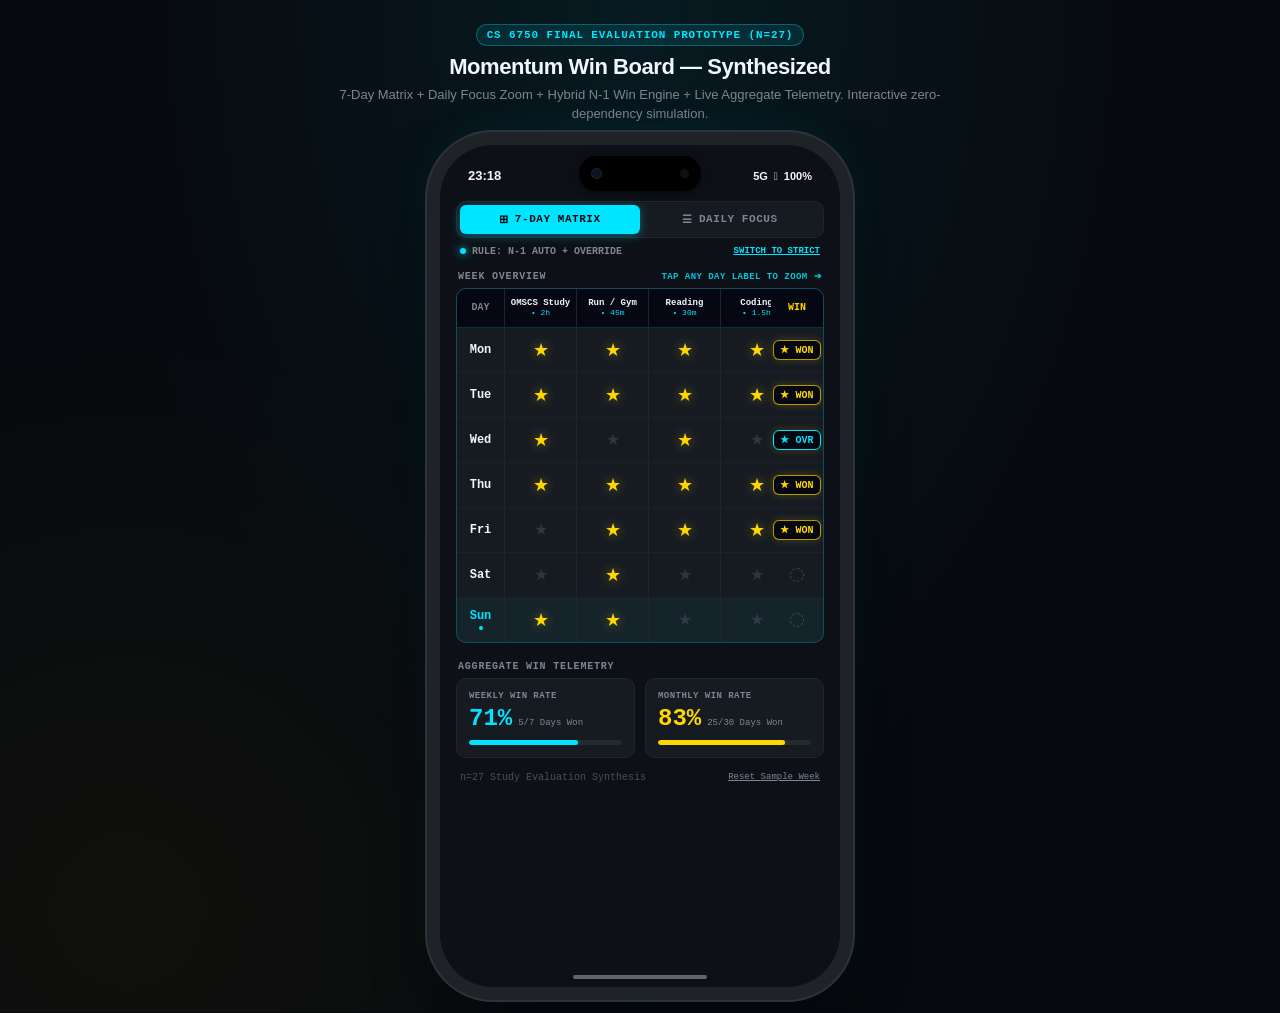
==== demo.html @ 85a5dc52 "feat: publish CS 6750 interactive win board demo" ====
<!DOCTYPE html>
<html lang="en">
<head>
  <meta charset="UTF-8">
  <meta name="viewport" content="width=device-width, initial-scale=1.0, maximum-scale=1.0, user-scalable=no, viewport-fit=cover">
  <title>Momentum Win Board — CS 6750 Final Prototype</title>
  <style>
    /* ==========================================================================
       Midnight Research Design Tokens (Strict Congruency with MomentumTheme.swift)
       ========================================================================== */
    :root {
      --bg-outer: #07090e;
      --bg-canvas: #0d1117;
      --bg-card: #161b22;
      --bg-card-subtle: #0d1525;
      --bg-navy-deep: #050811;
      --border-subtle: #21262d;
      --border-highlight: rgba(0, 229, 255, 0.28);
      --border-glow: rgba(0, 229, 255, 0.6);
      --cyan: #00e5ff;
      --cyan-dim: rgba(0, 229, 255, 0.15);
      --gold: #ffd700;
      --gold-dim: rgba(255, 215, 0, 0.18);
      --gold-glow: rgba(255, 215, 0, 0.45);
      --text-main: #f0f6fc;
      --text-dim: #7d8590;
      --text-muted: #484f58;
      --font-mono: "SF Mono", "JetBrains Mono", ui-monospace, Menlo, Consolas, monospace;
      --font-sans: -apple-system, BlinkMacSystemFont, "SF Pro Display", "SF Pro Text", "Segoe UI", Roboto, sans-serif;
      --radius-sm: 6px;
      --radius-md: 10px;
      --radius-lg: 16px;
      --radius-device: 54px;
      --transition-spring: 0.32s cubic-bezier(0.175, 0.885, 0.32, 1.275);
      --transition-smooth: 0.22s ease;
    }

    * {
      box-sizing: border-box;
      margin: 0;
      padding: 0;
      -webkit-tap-highlight-color: transparent;
      user-select: none;
    }

    body {
      background-color: var(--bg-outer);
      color: var(--text-main);
      font-family: var(--font-sans);
      min-height: 100vh;
      display: flex;
      flex-direction: column;
      align-items: center;
      justify-content: center;
      padding: 24px 16px;
      background-image: 
        radial-gradient(ellipse at 50% 0%, rgba(0, 229, 255, 0.08) 0%, transparent 60%),
        radial-gradient(circle at 10% 90%, rgba(255, 215, 0, 0.04) 0%, transparent 40%);
    }

    /* Ambient Banner on Desktop */
    .desktop-header {
      text-align: center;
      margin-bottom: 20px;
      max-width: 620px;
    }
    .desktop-tag {
      display: inline-flex;
      align-items: center;
      gap: 6px;
      padding: 4px 10px;
      border-radius: 999px;
      background: rgba(0, 229, 255, 0.1);
      border: 1px solid rgba(0, 229, 255, 0.3);
      color: var(--cyan);
      font-family: var(--font-mono);
      font-size: 11px;
      font-weight: 700;
      letter-spacing: 0.08em;
      text-transform: uppercase;
      margin-bottom: 8px;
    }
    .desktop-title {
      font-size: 22px;
      font-weight: 700;
      letter-spacing: -0.02em;
      margin-bottom: 6px;
    }
    .desktop-subtitle {
      font-size: 13px;
      color: var(--text-dim);
      line-height: 1.45;
    }

    /* ==========================================================================
       iPhone 16 Pro Viewport Mockup Container
       ========================================================================== */
    .device-frame {
      width: 402px;
      height: 844px;
      background: var(--bg-canvas);
      border-radius: var(--radius-device);
      box-shadow: 
        0 0 0 12px #1f2328,
        0 0 0 14px #2d333b,
        0 24px 60px rgba(0, 0, 0, 0.8),
        0 0 50px rgba(0, 229, 255, 0.12);
      position: relative;
      overflow: hidden;
      display: flex;
      flex-direction: column;
      border: 1px solid rgba(255, 255, 255, 0.08);
    }

    /* Dynamic Island */
    .dynamic-island {
      position: absolute;
      top: 11px;
      left: 50%;
      transform: translateX(-50%);
      width: 122px;
      height: 35px;
      background: #000;
      border-radius: 20px;
      z-index: 100;
      display: flex;
      align-items: center;
      justify-content: space-between;
      padding: 0 12px;
      box-shadow: 0 2px 8px rgba(0, 0, 0, 0.6);
    }
    .island-camera {
      width: 11px;
      height: 11px;
      border-radius: 50%;
      background: #0c1222;
      border: 1px solid #1c2738;
    }
    .island-sensor {
      width: 9px;
      height: 9px;
      border-radius: 50%;
      background: #111;
    }

    /* iOS Status Bar */
    .status-bar {
      height: 48px;
      padding: 14px 28px 0;
      display: flex;
      align-items: center;
      justify-content: space-between;
      font-size: 13px;
      font-weight: 600;
      font-family: var(--font-sans);
      color: var(--text-main);
      z-index: 50;
    }
    .status-icons {
      display: flex;
      gap: 6px;
      align-items: center;
      font-size: 11px;
    }

    /* Scrollable App Viewport */
    .app-screen {
      flex: 1;
      overflow-y: auto;
      overflow-x: hidden;
      padding: 8px 16px 28px;
      display: flex;
      flex-direction: column;
      gap: 14px;
      scroll-behavior: smooth;
    }
    .app-screen::-webkit-scrollbar {
      display: none;
    }

    /* Home Indicator */
    .home-indicator {
      position: absolute;
      bottom: 8px;
      left: 50%;
      transform: translateX(-50%);
      width: 134px;
      height: 4px;
      background: rgba(255, 255, 255, 0.35);
      border-radius: 2px;
      z-index: 100;
    }

    /* ==========================================================================
       Component: Top View-Mode Segmented Control
       ========================================================================== */
    .mode-selector-wrap {
      display: flex;
      flex-direction: column;
      gap: 8px;
    }
    .segmented-control {
      position: relative;
      display: grid;
      grid-template-columns: 1fr 1fr;
      background: var(--bg-card);
      padding: 3px;
      border-radius: var(--radius-md);
      border: 1px solid var(--border-subtle);
    }
    .segmented-slider {
      position: absolute;
      top: 3px;
      bottom: 3px;
      left: 3px;
      width: calc(50% - 3px);
      background: var(--cyan);
      border-radius: var(--radius-sm);
      transition: transform var(--transition-spring);
      z-index: 1;
      box-shadow: 0 2px 10px rgba(0, 229, 255, 0.35);
    }
    .segmented-btn {
      position: relative;
      z-index: 2;
      background: none;
      border: none;
      padding: 8px 12px;
      font-family: var(--font-mono);
      font-size: 11px;
      font-weight: 700;
      letter-spacing: 0.05em;
      color: var(--text-dim);
      cursor: pointer;
      display: flex;
      align-items: center;
      justify-content: center;
      gap: 6px;
      transition: color var(--transition-smooth);
    }
    .segmented-btn.active {
      color: var(--bg-navy-deep);
    }

    /* Sub-bar: Rule indicator & switch */
    .rule-bar {
      display: flex;
      align-items: center;
      justify-content: space-between;
      padding: 0 4px;
      font-size: 10px;
      font-family: var(--font-mono);
    }
    .rule-status {
      display: flex;
      align-items: center;
      gap: 6px;
      color: var(--text-dim);
      font-weight: 700;
    }
    .rule-dot {
      width: 6px;
      height: 6px;
      border-radius: 50%;
      background: var(--cyan);
      box-shadow: 0 0 8px var(--cyan);
    }
    .rule-toggle-btn {
      background: none;
      border: none;
      color: var(--cyan);
      font-family: var(--font-mono);
      font-size: 9px;
      font-weight: 700;
      text-decoration: underline;
      cursor: pointer;
    }

    /* ==========================================================================
       View Mode A: 7-Day Matrix Grid
       ========================================================================== */
    .matrix-section {
      display: flex;
      flex-direction: column;
      gap: 6px;
      animation: fadeIn 0.25s ease-out;
    }
    .section-label-bar {
      display: flex;
      align-items: center;
      justify-content: space-between;
      padding: 0 2px;
      font-family: var(--font-mono);
    }
    .section-title {
      font-size: 10px;
      font-weight: 700;
      color: var(--text-dim);
      letter-spacing: 0.08em;
    }
    .section-hint {
      font-size: 9px;
      font-weight: 700;
      color: var(--cyan);
      opacity: 0.85;
      letter-spacing: 0.05em;
    }

    .matrix-table-card {
      background: var(--bg-card);
      border-radius: var(--radius-md);
      border: 1px solid rgba(0, 229, 255, 0.25);
      overflow: hidden;
      display: flex;
      flex-direction: column;
    }

    .matrix-header-row {
      display: flex;
      background: rgba(5, 8, 17, 0.95);
      border-bottom: 1px solid rgba(0, 229, 255, 0.2);
    }
    .matrix-day-th {
      width: 48px;
      flex-shrink: 0;
      display: flex;
      align-items: center;
      justify-content: center;
      font-family: var(--font-mono);
      font-size: 10px;
      font-weight: 700;
      color: var(--text-dim);
      border-right: 1px solid var(--border-subtle);
      height: 38px;
    }
    .matrix-goals-scroll-th {
      flex: 1;
      display: flex;
      overflow-x: auto;
      scrollbar-width: none;
    }
    .matrix-goals-scroll-th::-webkit-scrollbar { display: none; }
    .matrix-goal-col-th {
      width: 72px;
      flex-shrink: 0;
      padding: 4px 6px;
      display: flex;
      flex-direction: column;
      justify-content: center;
      align-items: center;
      border-right: 1px solid var(--border-subtle);
      text-align: center;
      height: 38px;
    }
    .matrix-goal-col-title {
      font-family: var(--font-mono);
      font-size: 9px;
      font-weight: 700;
      color: var(--text-main);
      white-space: nowrap;
      overflow: hidden;
      text-overflow: ellipsis;
      max-width: 66px;
    }
    .matrix-goal-col-dur {
      font-family: var(--font-mono);
      font-size: 8px;
      color: var(--cyan);
    }
    .matrix-win-th {
      width: 52px;
      flex-shrink: 0;
      display: flex;
      align-items: center;
      justify-content: center;
      font-family: var(--font-mono);
      font-size: 10px;
      font-weight: 700;
      color: var(--gold);
      height: 38px;
    }

    /* Day Rows */
    .matrix-row {
      display: flex;
      border-bottom: 1px solid rgba(33, 38, 45, 0.6);
      transition: background 0.15s ease;
    }
    .matrix-row:last-child {
      border-bottom: none;
    }
    .matrix-row.is-today {
      background: rgba(0, 229, 255, 0.04);
    }
    .matrix-day-btn {
      width: 48px;
      flex-shrink: 0;
      background: none;
      border: none;
      border-right: 1px solid var(--border-subtle);
      display: flex;
      flex-direction: column;
      align-items: center;
      justify-content: center;
      gap: 3px;
      cursor: pointer;
      padding: 8px 0;
      transition: background var(--transition-smooth);
    }
    .matrix-day-btn:hover {
      background: rgba(0, 229, 255, 0.1);
    }
    .matrix-day-code {
      font-family: var(--font-mono);
      font-size: 12px;
      font-weight: 700;
      color: var(--text-main);
    }
    .matrix-day-btn.today .matrix-day-code {
      color: var(--cyan);
    }
    .matrix-day-dot {
      width: 4px;
      height: 4px;
      border-radius: 50%;
      background: var(--cyan);
    }
    .matrix-row-goals {
      flex: 1;
      display: flex;
      overflow-x: auto;
      scrollbar-width: none;
    }
    .matrix-row-goals::-webkit-scrollbar { display: none; }
    .matrix-star-cell {
      width: 72px;
      flex-shrink: 0;
      height: 44px;
      display: flex;
      align-items: center;
      justify-content: center;
      border-right: 1px solid var(--border-subtle);
      cursor: pointer;
      background: none;
      border-top: none;
      border-bottom: none;
      border-left: none;
    }
    .star-icon {
      font-size: 16px;
      color: rgba(125, 133, 144, 0.25);
      transition: all var(--transition-spring);
    }
    .matrix-star-cell.active .star-icon {
      color: var(--gold);
      text-shadow: 0 0 10px var(--gold-glow);
      transform: scale(1.15);
    }

    .matrix-win-cell {
      width: 52px;
      flex-shrink: 0;
      display: flex;
      align-items: center;
      justify-content: center;
      cursor: pointer;
      background: none;
      border: none;
    }
    .win-badge-pill {
      display: inline-flex;
      align-items: center;
      gap: 3px;
      padding: 3px 6px;
      border-radius: var(--radius-sm);
      background: var(--bg-navy-deep);
      border: 1px solid rgba(255, 215, 0, 0.7);
      color: var(--gold);
      font-size: 10px;
      font-family: var(--font-mono);
      font-weight: 700;
      box-shadow: 0 0 8px rgba(255, 215, 0, 0.2);
    }
    .win-badge-pill.ovr {
      border-color: var(--cyan);
      color: var(--cyan);
    }
    .win-empty-circle {
      width: 14px;
      height: 14px;
      border-radius: 50%;
      border: 1.5px dashed rgba(125, 133, 144, 0.4);
    }

    /* ==========================================================================
       View Mode B: Daily Focus (Vertical 3-Column + Date Pills)
       ========================================================================== */
    .daily-section {
      display: flex;
      flex-direction: column;
      gap: 12px;
      animation: fadeIn 0.25s ease-out;
    }

    /* Date-Selector Pill Bar */
    .date-pill-bar {
      display: flex;
      gap: 6px;
      overflow-x: auto;
      scrollbar-width: none;
      padding: 2px 0;
    }
    .date-pill-bar::-webkit-scrollbar { display: none; }
    .date-pill {
      flex: 1;
      min-width: 44px;
      height: 44px;
      background: var(--bg-card);
      border: 1px solid var(--border-subtle);
      border-radius: var(--radius-sm);
      display: flex;
      flex-direction: column;
      align-items: center;
      justify-content: center;
      gap: 2px;
      cursor: pointer;
      transition: all var(--transition-smooth);
    }
    .date-pill:hover {
      border-color: rgba(0, 229, 255, 0.4);
    }
    .date-pill.active {
      background: var(--cyan);
      border-color: var(--cyan);
      box-shadow: 0 2px 10px rgba(0, 229, 255, 0.35);
    }
    .date-pill-day {
      font-family: var(--font-mono);
      font-size: 11px;
      font-weight: 700;
      color: var(--text-dim);
    }
    .date-pill.active .date-pill-day {
      color: var(--bg-navy-deep);
    }
    .date-pill.is-today .date-pill-day {
      color: var(--cyan);
    }
    .date-pill.active.is-today .date-pill-day {
      color: var(--bg-navy-deep);
    }
    .date-pill-win-icon {
      font-size: 8px;
      color: var(--gold);
    }
    .date-pill.active .date-pill-win-icon {
      color: var(--bg-navy-deep);
    }

    /* 3-Column Goals Card */
    .daily-card {
      background: var(--bg-card);
      border-radius: var(--radius-md);
      border: 1px solid var(--border-subtle);
      overflow: hidden;
    }
    .daily-table-header {
      display: grid;
      grid-template-columns: 1fr 54px 64px;
      padding: 10px 14px;
      background: rgba(5, 8, 17, 0.85);
      border-bottom: 1px solid rgba(255, 255, 255, 0.05);
      font-family: var(--font-mono);
      font-size: 10px;
      font-weight: 700;
      color: var(--text-dim);
      letter-spacing: 0.05em;
    }
    .daily-th-status { text-align: center; }
    .daily-th-streak { text-align: right; color: var(--cyan); }

    .daily-goal-row {
      display: grid;
      grid-template-columns: 1fr 54px 64px;
      align-items: center;
      padding: 10px 14px;
      border-bottom: 1px solid rgba(255, 255, 255, 0.05);
      transition: background var(--transition-smooth);
    }
    .daily-goal-row:last-child { border-bottom: none; }
    .daily-goal-row:hover { background: rgba(255, 255, 255, 0.02); }

    .daily-goal-meta {
      display: flex;
      flex-direction: column;
      gap: 2px;
    }
    .daily-goal-title-wrap {
      display: flex;
      align-items: center;
      gap: 8px;
    }
    .daily-goal-idx {
      font-family: var(--font-mono);
      font-size: 10px;
      font-weight: 700;
      color: rgba(125, 133, 144, 0.6);
    }
    .daily-goal-name {
      font-size: 13px;
      font-weight: 600;
      color: var(--text-main);
    }
    .editable {
      cursor: pointer;
      transition: all 0.15s ease;
    }
    .editable:hover {
      color: var(--cyan) !important;
    }
    .edit-icon {
      font-size: 10px;
      color: var(--cyan);
      opacity: 0.6;
      margin-left: 4px;
    }
    .add-goal-btn {
      width: calc(100% - 24px);
      margin: 8px 12px 10px;
      padding: 8px 12px;
      background: rgba(0, 229, 255, 0.05);
      border: 1px dashed rgba(0, 229, 255, 0.35);
      border-radius: var(--radius-sm);
      color: var(--cyan);
      font-family: var(--font-mono);
      font-size: 10px;
      font-weight: 700;
      cursor: pointer;
      text-align: center;
      transition: all 0.2s ease;
      display: block;
    }
    .add-goal-btn:hover {
      background: rgba(0, 229, 255, 0.12);
      border-color: var(--cyan);
    }
    .daily-goal-dur {
      display: flex;
      align-items: center;
      gap: 4px;
      font-family: var(--font-mono);
      font-size: 10px;
      color: var(--cyan);
      margin-left: 20px;
    }

    .daily-star-btn {
      background: none;
      border: none;
      cursor: pointer;
      display: flex;
      align-items: center;
      justify-content: center;
      height: 38px;
    }
    .daily-star-btn .star-icon {
      font-size: 22px;
    }
    .daily-star-btn.active .star-icon {
      color: var(--gold);
      text-shadow: 0 0 12px var(--gold-glow);
      transform: scale(1.18);
    }

    .daily-streak-badge {
      justify-self: end;
      display: inline-flex;
      align-items: center;
      gap: 3px;
      padding: 3px 7px;
      border-radius: var(--radius-sm);
      font-family: var(--font-mono);
      font-size: 12px;
      font-weight: 700;
      background: var(--bg-navy-deep);
      border: 1px solid var(--border-subtle);
      color: var(--text-dim);
    }
    .daily-streak-badge.active {
      border-color: rgba(0, 229, 255, 0.4);
      color: var(--text-main);
    }
    .daily-streak-badge.active span {
      color: var(--gold);
    }

    /* ==========================================================================
       Component: Prominent Hybrid "Did You Win The Day?" Button
       ========================================================================== */
    .win-day-control {
      width: 100%;
      background: var(--bg-card);
      border: 1px solid var(--border-subtle);
      border-radius: var(--radius-md);
      padding: 12px 14px;
      display: flex;
      align-items: center;
      gap: 12px;
      cursor: pointer;
      text-align: left;
      transition: all var(--transition-smooth);
    }
    .win-day-control:hover {
      border-color: rgba(0, 229, 255, 0.4);
    }
    .win-day-control.won {
      background: var(--bg-card-subtle);
      border-color: rgba(0, 229, 255, 0.85);
      box-shadow: 0 0 18px rgba(0, 229, 255, 0.15);
    }
    .win-day-icon {
      font-size: 24px;
      color: rgba(125, 133, 144, 0.4);
      transition: all var(--transition-spring);
    }
    .win-day-control.won .win-day-icon {
      color: var(--gold);
      text-shadow: 0 0 12px var(--gold-glow);
      transform: scale(1.15);
    }
    .win-day-text-wrap {
      flex: 1;
      display: flex;
      flex-direction: column;
      gap: 2px;
    }
    .win-day-title {
      font-family: var(--font-mono);
      font-size: 13px;
      font-weight: 700;
      color: var(--text-main);
    }
    .win-day-control.won .win-day-title {
      color: var(--cyan);
    }
    .win-day-subtitle {
      font-family: var(--font-mono);
      font-size: 10px;
      color: var(--text-dim);
    }
    .win-day-status-pill {
      font-family: var(--font-mono);
      font-size: 10px;
      font-weight: 700;
      padding: 4px 8px;
      border-radius: var(--radius-sm);
      background: var(--bg-navy-deep);
      color: var(--cyan);
      border: 1px solid rgba(0, 229, 255, 0.3);
      display: flex;
      align-items: center;
      gap: 4px;
    }
    .win-day-claim-pill {
      font-family: var(--font-mono);
      font-size: 10px;
      font-weight: 700;
      padding: 5px 10px;
      border-radius: var(--radius-sm);
      background: rgba(0, 229, 255, 0.1);
      color: var(--cyan);
      border: 1px solid rgba(0, 229, 255, 0.4);
    }

    /* ==========================================================================
       Component: Persistent Aggregate Telemetry Footer
       ========================================================================== */
    .telemetry-footer {
      display: flex;
      flex-direction: column;
      gap: 6px;
      margin-top: 4px;
    }
    .telemetry-grid {
      display: grid;
      grid-template-columns: 1fr 1fr;
      gap: 10px;
    }
    .telemetry-card {
      background: var(--bg-card);
      border: 1px solid var(--border-subtle);
      border-radius: var(--radius-md);
      padding: 12px;
      display: flex;
      flex-direction: column;
      gap: 4px;
    }
    .telemetry-header {
      font-family: var(--font-mono);
      font-size: 9px;
      font-weight: 700;
      color: var(--text-dim);
      letter-spacing: 0.05em;
    }
    .telemetry-val-row {
      display: flex;
      align-items: baseline;
      gap: 6px;
    }
    .telemetry-pct {
      font-family: var(--font-mono);
      font-size: 24px;
      font-weight: 700;
    }
    .telemetry-pct.cyan { color: var(--cyan); }
    .telemetry-pct.gold { color: var(--gold); }
    .telemetry-sub {
      font-family: var(--font-mono);
      font-size: 9px;
      color: var(--text-dim);
    }
    .progress-track {
      width: 100%;
      height: 5px;
      border-radius: 3px;
      background: rgba(255, 255, 255, 0.06);
      overflow: hidden;
      margin-top: 4px;
    }
    .progress-fill {
      height: 100%;
      border-radius: 3px;
      transition: width var(--transition-spring);
    }
    .progress-fill.cyan {
      background: var(--cyan);
      box-shadow: 0 0 8px rgba(0, 229, 255, 0.4);
    }
    .progress-fill.gold {
      background: var(--gold);
      box-shadow: 0 0 8px rgba(255, 215, 0, 0.4);
    }

    /* Footer Meta / Demo Reset Controls */
    .demo-controls-bar {
      display: flex;
      align-items: center;
      justify-content: space-between;
      padding: 8px 4px 0;
      font-family: var(--font-mono);
      font-size: 10px;
      color: var(--text-muted);
    }
    .demo-reset-btn {
      background: none;
      border: none;
      color: var(--text-dim);
      font-family: var(--font-mono);
      font-size: 9px;
      cursor: pointer;
      text-decoration: underline;
    }
    .demo-reset-btn:hover { color: var(--cyan); }

    /* Keyframes */
    @keyframes fadeIn {
      from { opacity: 0; transform: translateY(4px); }
      to { opacity: 1; transform: translateY(0); }
    }
    @keyframes popAnim {
      0% { transform: scale(0.9); }
      50% { transform: scale(1.25); }
      100% { transform: scale(1); }
    }
    .pop {
      animation: popAnim 0.22s ease-out;
    }

    /* ==========================================================================
       Responsive: Edge-to-Edge on Mobile Viewports
       ========================================================================== */
    @media (max-width: 480px) {
      body {
        padding: 0;
        justify-content: flex-start;
        background: var(--bg-canvas);
      }
      .desktop-header {
        display: none;
      }
      .device-frame {
        width: 100vw;
        height: 100vh;
        border-radius: 0;
        box-shadow: none;
        border: none;
      }
      .dynamic-island {
        display: none;
      }
      .home-indicator {
        bottom: 4px;
      }
      .status-bar {
        padding-top: 8px;
        height: 38px;
      }
    }
  </style>
</head>
<body>

  <!-- Desktop Presentation Banner -->
  <header class="desktop-header">
    <div class="desktop-tag">CS 6750 Final Evaluation Prototype (n=27)</div>
    <h1 class="desktop-title">Momentum Win Board — Synthesized</h1>
    <p class="desktop-subtitle">
      7-Day Matrix + Daily Focus Zoom + Hybrid N-1 Win Engine + Live Aggregate Telemetry.
      Interactive zero-dependency simulation.
    </p>
  </header>

  <!-- iPhone 16 Pro Viewport Container -->
  <div class="device-frame">
    <!-- Dynamic Island -->
    <div class="dynamic-island">
      <div class="island-camera"></div>
      <div class="island-sensor"></div>
    </div>

    <!-- Status Bar -->
    <div class="status-bar">
      <span id="current-time">9:41</span>
      <div class="status-icons">
        <span>5G</span>
        <span>􀛨</span>
        <span>100%</span>
      </div>
    </div>

    <!-- Active App Screen -->
    <main class="app-screen">

      <!-- TIER 1: TOP MODE SEGMENTED CONTROL & RULE STATUS -->
      <section class="mode-selector-wrap">
        <div class="segmented-control">
          <div class="segmented-slider" id="mode-slider"></div>
          <button class="segmented-btn active" id="btn-mode-matrix" onclick="setViewMode('matrix')">
            <span>⊞</span> 7-DAY MATRIX
          </button>
          <button class="segmented-btn" id="btn-mode-daily" onclick="setViewMode('daily')">
            <span>☰</span> DAILY FOCUS
          </button>
        </div>

        <div class="rule-bar">
          <div class="rule-status">
            <div class="rule-dot" id="rule-dot"></div>
            <span id="rule-label">RULE: N-1 AUTO + OVERRIDE</span>
          </div>
          <button class="rule-toggle-btn" id="rule-toggle-btn" onclick="toggleHybridRule()">
            SWITCH TO STRICT
          </button>
        </div>
      </section>

      <!-- VIEW MODE A: 7-DAY MATRIX GRID -->
      <section class="matrix-section" id="view-matrix">
        <div class="section-label-bar">
          <span class="section-title">WEEK OVERVIEW</span>
          <span class="section-hint">TAP ANY DAY LABEL TO ZOOM ➔</span>
        </div>

        <div class="matrix-table-card">
          <!-- Table Header -->
          <div class="matrix-header-row">
            <div class="matrix-day-th">DAY</div>
            <div class="matrix-goals-scroll-th" id="matrix-goals-header">
              <!-- Dynamically populated goal headers -->
            </div>
            <div class="matrix-win-th">WIN</div>
          </div>

          <!-- 7 Day Rows (Mon .. Sun) -->
          <div id="matrix-rows-container">
            <!-- Dynamically populated day rows -->
          </div>
        </div>
      </section>

      <!-- VIEW MODE B: DAILY FOCUS (Vertical 3-Column + Date Pills) -->
      <section class="daily-section" id="view-daily" style="display: none;">
        <!-- Horizontal Date-Selector Pill Bar -->
        <div class="date-pill-bar" id="daily-date-pills">
          <!-- Dynamically populated date pills -->
        </div>

        <!-- 3-Column Goals Card -->
        <div class="daily-card">
          <div class="daily-table-header">
            <div>GOAL / TARGET</div>
            <div class="daily-th-status">STATUS</div>
            <div class="daily-th-streak">STREAK</div>
          </div>
          <div id="daily-goals-container">
            <!-- Dynamically populated goal rows -->
          </div>
          <button class="add-goal-btn" onclick="addNewGoal()">+ ADD PROTOCOL GOAL</button>
        </div>

        <!-- Prominent Hybrid "Did You Win The Day?" Control -->
        <button class="win-day-control" id="daily-win-btn" onclick="toggleWinForSelectedDay()">
          <div class="win-day-icon" id="daily-win-star">★</div>
          <div class="win-day-text-wrap">
            <div class="win-day-title" id="daily-win-title">Did you win the day?</div>
            <div class="win-day-subtitle" id="daily-win-sub">Tap to claim manual win override</div>
          </div>
          <div id="daily-win-badge-slot">
            <div class="win-day-claim-pill">CLAIM WIN</div>
          </div>
        </button>
      </section>

      <!-- TIER 3: PERSISTENT AGGREGATE TELEMETRY FOOTER -->
      <footer class="telemetry-footer">
        <div class="section-label-bar">
          <span class="section-title">AGGREGATE WIN TELEMETRY</span>
        </div>

        <div class="telemetry-grid">
          <!-- Weekly Win Card -->
          <div class="telemetry-card">
            <div class="telemetry-header">WEEKLY WIN RATE</div>
            <div class="telemetry-val-row">
              <span class="telemetry-pct cyan" id="telemetry-weekly-pct">71%</span>
              <span class="telemetry-sub" id="telemetry-weekly-sub">5/7 Days Won</span>
            </div>
            <div class="progress-track">
              <div class="progress-fill cyan" id="telemetry-weekly-bar" style="width: 71%;"></div>
            </div>
          </div>

          <!-- Monthly Win Card -->
          <div class="telemetry-card">
            <div class="telemetry-header">MONTHLY WIN RATE</div>
            <div class="telemetry-val-row">
              <span class="telemetry-pct gold" id="telemetry-monthly-pct">83%</span>
              <span class="telemetry-sub" id="telemetry-monthly-sub">25/30 Days Won</span>
            </div>
            <div class="progress-track">
              <div class="progress-fill gold" id="telemetry-monthly-bar" style="width: 83%;"></div>
            </div>
          </div>
        </div>

        <div class="demo-controls-bar">
          <span>n=27 Study Evaluation Synthesis</span>
          <button class="demo-reset-btn" onclick="resetSampleData()">Reset Sample Week</button>
        </div>
      </footer>

    </main>

    <!-- Home Indicator -->
    <div class="home-indicator"></div>
  </div>

  <!-- Interactive Simulation Engine -->
  <script>
    // --- Audio Haptic Synthesizer (Web Audio API) ---
    const AudioEngine = {
      ctx: null,
      init() {
        if (!this.ctx) {
          const AudioContext = window.AudioContext || window.webkitAudioContext;
          if (AudioContext) this.ctx = new AudioContext();
        }
      },
      click() {
        try {
          this.init();
          if (!this.ctx) return;
          const osc = this.ctx.createOscillator();
          const gain = this.ctx.createGain();
          osc.type = "sine";
          osc.frequency.setValueAtTime(800, this.ctx.currentTime);
          osc.frequency.exponentialRampToValueAtTime(300, this.ctx.currentTime + 0.04);
          gain.gain.setValueAtTime(0.2, this.ctx.currentTime);
          gain.gain.exponentialRampToValueAtTime(0.01, this.ctx.currentTime + 0.04);
          osc.connect(gain);
          gain.connect(this.ctx.destination);
          osc.start();
          osc.stop(this.ctx.currentTime + 0.04);
        } catch(e) {}
      },
      win() {
        try {
          this.init();
          if (!this.ctx) return;
          const now = this.ctx.currentTime;
          [523.25, 659.25, 783.99, 1046.50].forEach((freq, i) => {
            const osc = this.ctx.createOscillator();
            const gain = this.ctx.createGain();
            osc.type = "triangle";
            osc.frequency.setValueAtTime(freq, now + i * 0.06);
            gain.gain.setValueAtTime(0.18, now + i * 0.06);
            gain.gain.exponentialRampToValueAtTime(0.001, now + i * 0.06 + 0.22);
            osc.connect(gain);
            gain.connect(this.ctx.destination);
            osc.start(now + i * 0.06);
            osc.stop(now + i * 0.06 + 0.22);
          });
        } catch(e) {}
      }
    };

    // --- State Model ---
    const DAYS = ["Mon", "Tue", "Wed", "Thu", "Fri", "Sat", "Sun"];
    const GOALS = [
      { id: 0, title: "OMSCS Study", duration: "2h" },
      { id: 1, title: "Run / Gym", duration: "45m" },
      { id: 2, title: "Reading", duration: "30m" },
      { id: 3, title: "Coding", duration: "1.5h" },
      { id: 4, title: "Hydration", duration: "3L" }
    ];

    let currentMode = "matrix"; // "matrix" | "daily"
    let selectedDayIndex = 6; // Default to Sunday (today)
    let autoNMinusOneEnabled = true;

    // Grid data: 7 days x 5 goals (true/false)
    let gridData = [
      [true,  true,  true,  true,  true ], // Mon: 5/5
      [true,  true,  true,  true,  false], // Tue: 4/5 (N-1 won)
      [true,  false, true,  false, false], // Wed: 2/5 (manual override won)
      [true,  true,  true,  true,  true ], // Thu: 5/5
      [false, true,  true,  true,  true ], // Fri: 4/5 (N-1 won)
      [false, true,  false, false, true ], // Sat: 2/5 (not won)
      [true,  true,  false, false, true ]  // Sun: 3/5 (in progress)
    ];

    // Manual overrides set for day indices
    let manualOverrides = new Set([2]); // Wed has manual override

    // 23 past days data for 30-day monthly telemetry (approx 83%)
    const pastMonthlyWinsCount = 20; // 20 wins out of past 23 days

    // --- Core Computation Helpers ---
    function computeDayStatus(dayIdx) {
      const goalsCount = GOALS.length;
      let completed = 0;
      for (let g = 0; g < goalsCount; g++) {
        if (gridData[dayIdx][g]) completed++;
      }

      const threshold = Math.max(1, goalsCount - 1); // N-1 = 4
      const autoWon = autoNMinusOneEnabled && (completed >= threshold);
      const manualWon = manualOverrides.has(dayIdx);
      const isWon = autoWon || manualWon;

      return {
        completed,
        total: goalsCount,
        threshold,
        autoWon,
        manualWon,
        isWon
      };
    }

    function calculateStreakForGoal(goalIdx) {
      let streak = 0;
      // Count backwards from today (day index 6)
      for (let d = 6; d >= 0; d--) {
        if (gridData[d][goalIdx]) {
          streak++;
        } else {
          break;
        }
      }
      // Add simulated prior streak if continuous
      if (streak === 7) streak += 5;
      else if (streak >= 3) streak += 2;
      return streak;
    }

    function computeAggregateStats() {
      let weekWins = 0;
      for (let d = 0; d < 7; d++) {
        if (computeDayStatus(d).isWon) weekWins++;
      }
      const weeklyPct = Math.round((weekWins / 7) * 100);

      const totalMonthlyWins = weekWins + pastMonthlyWinsCount;
      const totalMonthlyDays = 30;
      const monthlyPct = Math.round((totalMonthlyWins / totalMonthlyDays) * 100);

      return {
        weekWins,
        weeklyPct,
        totalMonthlyWins,
        monthlyPct
      };
    }

    // --- User Actions ---
    function setViewMode(mode) {
      currentMode = mode;
      const slider = document.getElementById("mode-slider");
      const btnMatrix = document.getElementById("btn-mode-matrix");
      const btnDaily = document.getElementById("btn-mode-daily");
      const viewMatrix = document.getElementById("view-matrix");
      const viewDaily = document.getElementById("view-daily");

      if (mode === "matrix") {
        slider.style.transform = "translateX(0)";
        btnMatrix.classList.add("active");
        btnDaily.classList.remove("active");
        viewMatrix.style.display = "flex";
        viewDaily.style.display = "none";
      } else {
        slider.style.transform = "translateX(100%)";
        btnDaily.classList.add("active");
        btnMatrix.classList.remove("active");
        viewDaily.style.display = "flex";
        viewMatrix.style.display = "none";
      }
      AudioEngine.click();
      renderAll();
    }

    function zoomToDay(dayIdx) {
      selectedDayIndex = dayIdx;
      setViewMode("daily");
    }

    function selectDailyDay(dayIdx) {
      selectedDayIndex = dayIdx;
      AudioEngine.click();
      renderDailyFocus();
    }

    function toggleStar(dayIdx, goalIdx, el) {
      AudioEngine.click();
      gridData[dayIdx][goalIdx] = !gridData[dayIdx][goalIdx];
      if (el) {
        el.classList.add("pop");
        setTimeout(() => el.classList.remove("pop"), 220);
      }
      const status = computeDayStatus(dayIdx);
      if (status.isWon) AudioEngine.win();
      renderAll();
    }

    function toggleWinOverride(dayIdx) {
      AudioEngine.click();
      const status = computeDayStatus(dayIdx);
      if (manualOverrides.has(dayIdx)) {
        manualOverrides.delete(dayIdx);
      } else if (!status.autoWon) {
        manualOverrides.add(dayIdx);
        AudioEngine.win();
      }
      renderAll();
    }

    function toggleWinForSelectedDay() {
      toggleWinOverride(selectedDayIndex);
    }

    function toggleHybridRule() {
      autoNMinusOneEnabled = !autoNMinusOneEnabled;
      AudioEngine.click();
      const ruleLabel = document.getElementById("rule-label");
      const ruleToggleBtn = document.getElementById("rule-toggle-btn");
      const ruleDot = document.getElementById("rule-dot");

      if (autoNMinusOneEnabled) {
        ruleLabel.textContent = "RULE: N-1 AUTO + OVERRIDE";
        ruleToggleBtn.textContent = "SWITCH TO STRICT";
        ruleDot.style.background = "var(--cyan)";
        ruleDot.style.boxShadow = "0 0 8px var(--cyan)";
      } else {
        ruleLabel.textContent = "RULE: STRICT MANUAL OVERRIDE";
        ruleToggleBtn.textContent = "SWITCH TO N-1";
        ruleDot.style.background = "var(--gold)";
        ruleDot.style.boxShadow = "0 0 8px var(--gold)";
      }
      renderAll();
    }

    function editGoal(g) {
      AudioEngine.click();
      const currentTitle = GOALS[g].title;
      const currentDuration = GOALS[g].duration;
      const newTitle = prompt("Edit Goal Title:", currentTitle);
      if (newTitle !== null && newTitle.trim() !== "") {
        GOALS[g].title = newTitle.trim();
        const newDuration = prompt("Target Duration (e.g. 2h, 45m, 1.5h):", currentDuration);
        if (newDuration !== null && newDuration.trim() !== "") {
          GOALS[g].duration = newDuration.trim();
        }
        renderAll();
      }
    }

    function addNewGoal() {
      AudioEngine.click();
      const title = prompt("Enter new goal name (e.g. OMSCS Study):");
      if (title && title.trim() !== "") {
        const duration = prompt("Target duration (e.g. 1h, 45m):", "1h") || "1h";
        const newId = GOALS.length;
        GOALS.push({ id: newId, title: title.trim(), duration: duration.trim() });
        for (let d = 0; d < 7; d++) {
          gridData[d].push(false);
        }
        renderAll();
      }
    }

    function resetSampleData() {
      AudioEngine.click();
      GOALS.length = 0;
      GOALS.push(
        { id: 0, title: "OMSCS Study", duration: "2h" },
        { id: 1, title: "Run / Gym", duration: "45m" },
        { id: 2, title: "Reading", duration: "30m" },
        { id: 3, title: "Coding", duration: "1.5h" },
        { id: 4, title: "Hydration", duration: "3L" }
      );
      gridData = [
        [true,  true,  true,  true,  true ],
        [true,  true,  true,  true,  false],
        [true,  false, true,  false, false],
        [true,  true,  true,  true,  true ],
        [false, true,  true,  true,  true ],
        [false, true,  false, false, true ],
        [true,  true,  false, false, true ]
      ];
      manualOverrides = new Set([2]);
      selectedDayIndex = 6;
      autoNMinusOneEnabled = true;
      toggleHybridRule();
      if (!autoNMinusOneEnabled) toggleHybridRule();
      renderAll();
    }

    // --- Rendering Pipelines ---
    function renderMatrix() {
      // 1. Goal Header Columns
      const headerContainer = document.getElementById("matrix-goals-header");
      headerContainer.innerHTML = GOALS.map(g => `
        <div class="matrix-goal-col-th editable" onclick="editGoal(${g.id})" title="Click to edit goal title and target">
          <span class="matrix-goal-col-title">${g.title}</span>
          <span class="matrix-goal-col-dur">• ${g.duration}</span>
        </div>
      `).join("");

      // 2. Day Rows
      const rowsContainer = document.getElementById("matrix-rows-container");
      rowsContainer.innerHTML = DAYS.map((day, d) => {
        const isToday = d === 6;
        const status = computeDayStatus(d);

        const starsHtml = GOALS.map((_, g) => {
          const isDone = gridData[d][g];
          return `
            <button class="matrix-star-cell ${isDone ? 'active' : ''}" 
                    onclick="toggleStar(${d}, ${g}, this)" 
                    title="${GOALS[g].title}">
              <span class="star-icon">★</span>
            </button>
          `;
        }).join("");

        let winHtml = `<div class="win-empty-circle"></div>`;
        if (status.isWon) {
          if (status.manualWon) {
            winHtml = `<span class="win-badge-pill ovr">★ OVR</span>`;
          } else {
            winHtml = `<span class="win-badge-pill">★ WON</span>`;
          }
        }

        return `
          <div class="matrix-row ${isToday ? 'is-today' : ''}">
            <button class="matrix-day-btn ${isToday ? 'today' : ''}" onclick="zoomToDay(${d})" title="Zoom into ${day}">
              <span class="matrix-day-code">${day}</span>
              ${isToday ? '<div class="matrix-day-dot"></div>' : ''}
            </button>
            <div class="matrix-row-goals">
              ${starsHtml}
            </div>
            <button class="matrix-win-cell" onclick="toggleWinOverride(${d})" title="Toggle win status for ${day}">
              ${winHtml}
            </button>
          </div>
        `;
      }).join("");
    }

    function renderDailyFocus() {
      // 1. Date Pills
      const pillsContainer = document.getElementById("daily-date-pills");
      pillsContainer.innerHTML = DAYS.map((day, d) => {
        const isActive = d === selectedDayIndex;
        const isToday = d === 6;
        const status = computeDayStatus(d);
        return `
          <button class="date-pill ${isActive ? 'active' : ''} ${isToday ? 'is-today' : ''}" onclick="selectDailyDay(${d})">
            <span class="date-pill-day">${day}</span>
            ${status.isWon ? '<span class="date-pill-win-icon">★</span>' : '<span style="height:8px"></span>'}
          </button>
        `;
      }).join("");

      // 2. 3-Column Goals Table
      const goalsContainer = document.getElementById("daily-goals-container");
      goalsContainer.innerHTML = GOALS.map((goal, g) => {
        const isDone = gridData[selectedDayIndex][g];
        const streak = calculateStreakForGoal(g);
        const idxStr = String(g + 1).padStart(2, '0');

        return `
          <div class="daily-goal-row">
            <div class="daily-goal-meta">
              <div class="daily-goal-title-wrap">
                <span class="daily-goal-idx">${idxStr}</span>
                <span class="daily-goal-name editable" onclick="editGoal(${g})" title="Click to rename goal">${goal.title} <span class="edit-icon">✎</span></span>
              </div>
              <div class="daily-goal-dur editable" onclick="editGoal(${g})" title="Click to edit target duration">
                <span>⏱</span> ${goal.duration}
              </div>
            </div>

            <button class="daily-star-btn ${isDone ? 'active' : ''}" onclick="toggleStar(${selectedDayIndex}, ${g}, this)">
              <span class="star-icon">★</span>
            </button>

            <div class="daily-streak-badge ${streak > 0 ? 'active' : ''}">
              <span>🔥</span> ${streak}d
            </div>
          </div>
        `;
      }).join("");

      // 3. Prominent "Did you win the day?" Button State
      const status = computeDayStatus(selectedDayIndex);
      const winBtn = document.getElementById("daily-win-btn");
      const winTitle = document.getElementById("daily-win-title");
      const winSub = document.getElementById("daily-win-sub");
      const badgeSlot = document.getElementById("daily-win-badge-slot");

      if (status.isWon) {
        winBtn.classList.add("won");
        winTitle.textContent = "Day Won ★";
        if (status.autoWon) {
          winSub.textContent = `Target Met (${status.completed}/${status.total} Goals Completed)`;
          badgeSlot.innerHTML = `<div class="win-day-status-pill">✓ AUTO WIN</div>`;
        } else {
          winSub.textContent = `Manual Override Active (Tap to remove)`;
          badgeSlot.innerHTML = `<div class="win-day-status-pill" style="color:var(--gold);border-color:rgba(255,215,0,0.4)">✓ OVERRIDE</div>`;
        }
      } else {
        winBtn.classList.remove("won");
        winTitle.textContent = "Did you win the day?";
        winSub.textContent = `${status.completed}/${status.total} goals met • Tap to claim manual override`;
        badgeSlot.innerHTML = `<div class="win-day-claim-pill">CLAIM WIN</div>`;
      }
    }

    function renderTelemetry() {
      const stats = computeAggregateStats();

      // Weekly
      document.getElementById("telemetry-weekly-pct").textContent = `${stats.weeklyPct}%`;
      document.getElementById("telemetry-weekly-sub").textContent = `${stats.weekWins}/7 Days Won`;
      document.getElementById("telemetry-weekly-bar").style.width = `${stats.weeklyPct}%`;

      // Monthly
      document.getElementById("telemetry-monthly-pct").textContent = `${stats.monthlyPct}%`;
      document.getElementById("telemetry-monthly-sub").textContent = `${stats.totalMonthlyWins}/30 Days Won`;
      document.getElementById("telemetry-monthly-bar").style.width = `${stats.monthlyPct}%`;
    }

    function renderAll() {
      renderMatrix();
      renderDailyFocus();
      renderTelemetry();
    }

    // Set Live Clock
    function updateClock() {
      const now = new Date();
      const h = now.getHours();
      const m = String(now.getMinutes()).padStart(2, '0');
      document.getElementById("current-time").textContent = `${h}:${m}`;
    }
    updateClock();
    setInterval(updateClock, 30000);

    // Initial render
    renderAll();
  </script>
</body>
</html>
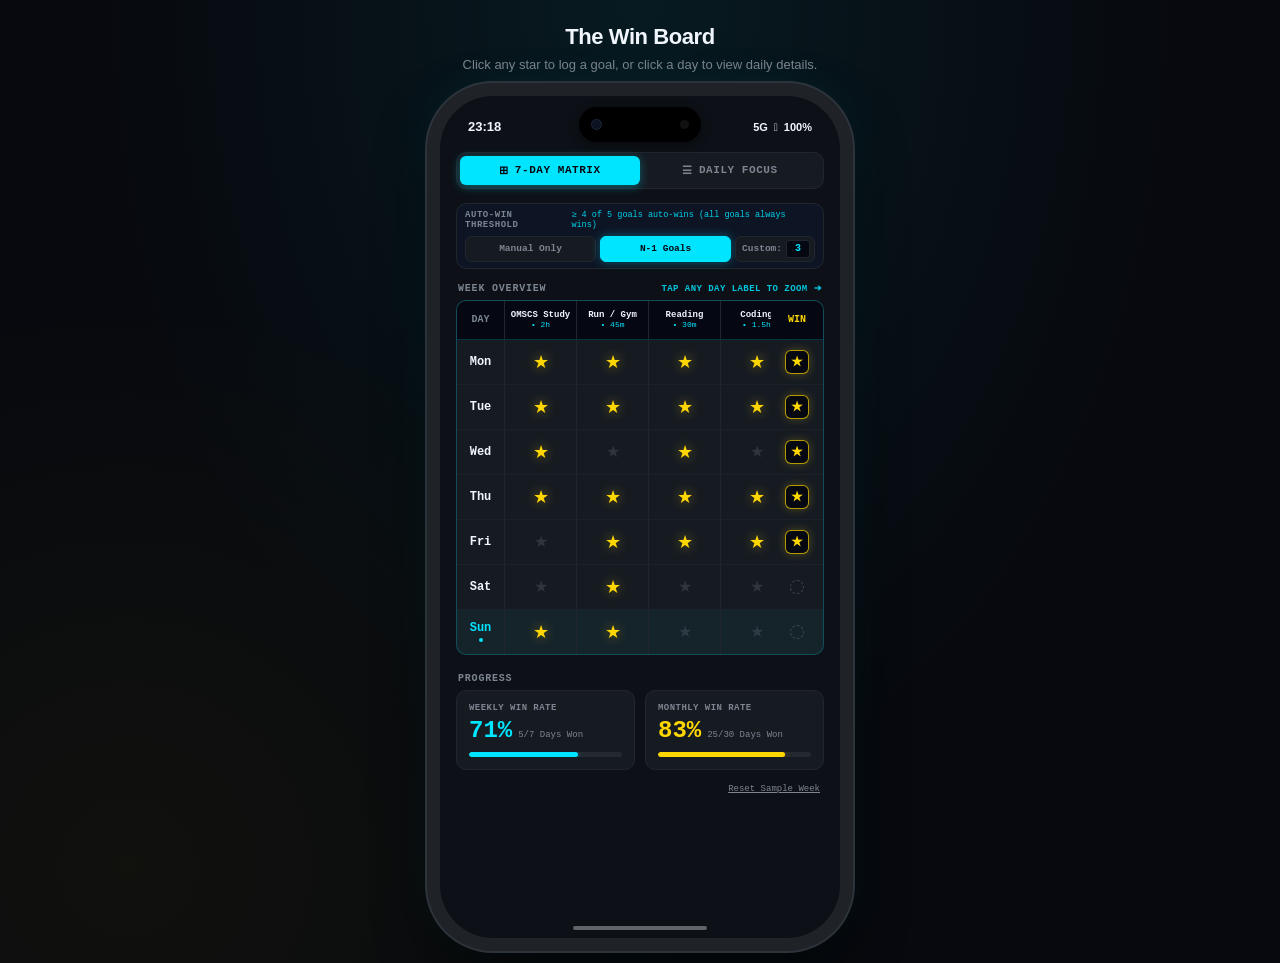
==== commit 0cf993e4: "feat: clean up win board copy, remove OVR stamps, and add configurable auto-win threshold" ====
--- a/demo.html
+++ b/demo.html
@@ -3,7 +3,7 @@
 <head>
   <meta charset="UTF-8">
   <meta name="viewport" content="width=device-width, initial-scale=1.0, maximum-scale=1.0, user-scalable=no, viewport-fit=cover">
-  <title>Momentum Win Board — CS 6750 Final Prototype</title>
+  <title>The Win Board</title>
   <style>
     /* ==========================================================================
        Midnight Research Design Tokens (Strict Congruency with MomentumTheme.swift)
@@ -242,38 +242,110 @@
       color: var(--bg-navy-deep);
     }
 
-    /* Sub-bar: Rule indicator & switch */
-    .rule-bar {
+    /* Sub-bar: Auto-Win Threshold Controller */
+    .threshold-bar {
+      display: flex;
+      flex-direction: column;
+      gap: 6px;
+      padding: 6px 8px;
+      background: var(--bg-card-subtle);
+      border: 1px solid var(--border-subtle);
+      border-radius: var(--radius-md);
+      margin-top: 6px;
+    }
+    .threshold-label-wrap {
       display: flex;
       align-items: center;
       justify-content: space-between;
+      font-family: var(--font-mono);
+      font-size: 9px;
+    }
+    .threshold-label {
+      font-weight: 700;
+      color: var(--text-dim);
+      letter-spacing: 0.06em;
+    }
+    .threshold-sub {
+      color: var(--cyan);
+      font-size: 8.5px;
+      opacity: 0.9;
+    }
+    .threshold-pill-group {
+      display: flex;
+      align-items: center;
+      gap: 4px;
+    }
+    .threshold-pill {
+      flex: 1;
+      height: 26px;
+      border: 1px solid var(--border-subtle);
+      border-radius: var(--radius-sm);
+      background: var(--bg-card);
+      color: var(--text-dim);
+      font-family: var(--font-mono);
+      font-size: 9.5px;
+      font-weight: 700;
+      cursor: pointer;
+      display: flex;
+      align-items: center;
+      justify-content: center;
+      transition: all var(--transition-smooth);
+    }
+    .threshold-pill:hover {
+      border-color: rgba(0, 229, 255, 0.4);
+      color: var(--text-main);
+    }
+    .threshold-pill.active {
+      background: var(--cyan);
+      color: var(--bg-navy-deep);
+      border-color: var(--cyan);
+      box-shadow: 0 0 10px rgba(0, 229, 255, 0.35);
+    }
+    .threshold-custom-wrap {
+      display: flex;
+      align-items: center;
+      border: 1px solid var(--border-subtle);
+      border-radius: var(--radius-sm);
+      background: var(--bg-card);
+      overflow: hidden;
+      height: 26px;
       padding: 0 4px;
+      gap: 2px;
+      transition: all var(--transition-smooth);
+    }
+    .threshold-custom-wrap.active {
+      border-color: var(--cyan);
+      box-shadow: 0 0 10px rgba(0, 229, 255, 0.35);
+    }
+    .threshold-pill.custom-btn {
+      border: none;
+      background: none;
+      padding: 0 2px;
+      flex: none;
+      box-shadow: none;
+      font-size: 9.5px;
+    }
+    .threshold-custom-wrap.active .threshold-pill.custom-btn {
+      color: var(--cyan);
+    }
+    .threshold-custom-input {
+      width: 24px;
+      height: 18px;
+      background: var(--bg-navy-deep);
+      border: 1px solid var(--border-subtle);
+      border-radius: 3px;
+      color: var(--cyan);
+      font-family: var(--font-mono);
       font-size: 10px;
-      font-family: var(--font-mono);
-    }
-    .rule-status {
-      display: flex;
-      align-items: center;
-      gap: 6px;
-      color: var(--text-dim);
-      font-weight: 700;
-    }
-    .rule-dot {
-      width: 6px;
-      height: 6px;
-      border-radius: 50%;
-      background: var(--cyan);
-      box-shadow: 0 0 8px var(--cyan);
-    }
-    .rule-toggle-btn {
-      background: none;
-      border: none;
-      color: var(--cyan);
-      font-family: var(--font-mono);
-      font-size: 9px;
-      font-weight: 700;
-      text-decoration: underline;
-      cursor: pointer;
+      font-weight: 700;
+      text-align: center;
+      outline: none;
+      -moz-appearance: textfield;
+    }
+    .threshold-custom-input::-webkit-outer-spin-button,
+    .threshold-custom-input::-webkit-inner-spin-button {
+      -webkit-appearance: none;
+      margin: 0;
     }
 
     /* ==========================================================================
@@ -470,20 +542,16 @@
     .win-badge-pill {
       display: inline-flex;
       align-items: center;
-      gap: 3px;
-      padding: 3px 6px;
+      justify-content: center;
+      width: 24px;
+      height: 24px;
       border-radius: var(--radius-sm);
       background: var(--bg-navy-deep);
       border: 1px solid rgba(255, 215, 0, 0.7);
       color: var(--gold);
-      font-size: 10px;
-      font-family: var(--font-mono);
-      font-weight: 700;
-      box-shadow: 0 0 8px rgba(255, 215, 0, 0.2);
-    }
-    .win-badge-pill.ovr {
-      border-color: var(--cyan);
-      color: var(--cyan);
+      font-size: 13px;
+      font-weight: 700;
+      box-shadow: 0 0 8px rgba(255, 215, 0, 0.25);
     }
     .win-empty-circle {
       width: 14px;
@@ -912,11 +980,9 @@
 
   <!-- Desktop Presentation Banner -->
   <header class="desktop-header">
-    <div class="desktop-tag">CS 6750 Final Evaluation Prototype (n=27)</div>
-    <h1 class="desktop-title">Momentum Win Board — Synthesized</h1>
+    <h1 class="desktop-title">The Win Board</h1>
     <p class="desktop-subtitle">
-      7-Day Matrix + Daily Focus Zoom + Hybrid N-1 Win Engine + Live Aggregate Telemetry.
-      Interactive zero-dependency simulation.
+      Click any star to log a goal, or click a day to view daily details.
     </p>
   </header>
 
@@ -953,14 +1019,19 @@
           </button>
         </div>
 
-        <div class="rule-bar">
-          <div class="rule-status">
-            <div class="rule-dot" id="rule-dot"></div>
-            <span id="rule-label">RULE: N-1 AUTO + OVERRIDE</span>
+        <div class="threshold-bar">
+          <div class="threshold-label-wrap">
+            <span class="threshold-label">AUTO-WIN THRESHOLD</span>
+            <span class="threshold-sub" id="threshold-status-text">N-1 Goals (Hitting all goals always wins)</span>
           </div>
-          <button class="rule-toggle-btn" id="rule-toggle-btn" onclick="toggleHybridRule()">
-            SWITCH TO STRICT
-          </button>
+          <div class="threshold-pill-group">
+            <button class="threshold-pill" id="thresh-manual" onclick="setThresholdMode('manual')">Manual Only</button>
+            <button class="threshold-pill active" id="thresh-nminus1" onclick="setThresholdMode('nMinus1')">N-1 Goals</button>
+            <div class="threshold-custom-wrap" id="thresh-custom-wrap">
+              <button class="threshold-pill custom-btn" id="thresh-custom" onclick="setThresholdMode('custom')">Custom:</button>
+              <input type="number" id="thresh-custom-input" class="threshold-custom-input" min="1" max="5" value="3" oninput="onCustomThresholdChange(this.value)" />
+            </div>
+          </div>
         </div>
       </section>
 
@@ -1008,23 +1079,23 @@
           <button class="add-goal-btn" onclick="addNewGoal()">+ ADD PROTOCOL GOAL</button>
         </div>
 
-        <!-- Prominent Hybrid "Did You Win The Day?" Control -->
+        <!-- Prominent "Did You Win The Day?" Control -->
         <button class="win-day-control" id="daily-win-btn" onclick="toggleWinForSelectedDay()">
           <div class="win-day-icon" id="daily-win-star">★</div>
           <div class="win-day-text-wrap">
             <div class="win-day-title" id="daily-win-title">Did you win the day?</div>
-            <div class="win-day-subtitle" id="daily-win-sub">Tap to claim manual win override</div>
+            <div class="win-day-subtitle" id="daily-win-sub">Tap to mark day as won</div>
           </div>
           <div id="daily-win-badge-slot">
-            <div class="win-day-claim-pill">CLAIM WIN</div>
+            <div class="win-day-claim-pill">MARK WIN</div>
           </div>
         </button>
       </section>
 
-      <!-- TIER 3: PERSISTENT AGGREGATE TELEMETRY FOOTER -->
+      <!-- TIER 3: PERSISTENT PROGRESS FOOTER -->
       <footer class="telemetry-footer">
         <div class="section-label-bar">
-          <span class="section-title">AGGREGATE WIN TELEMETRY</span>
+          <span class="section-title">PROGRESS</span>
         </div>
 
         <div class="telemetry-grid">
@@ -1054,7 +1125,7 @@
         </div>
 
         <div class="demo-controls-bar">
-          <span>n=27 Study Evaluation Synthesis</span>
+          <span></span>
           <button class="demo-reset-btn" onclick="resetSampleData()">Reset Sample Week</button>
         </div>
       </footer>
@@ -1126,26 +1197,38 @@
 
     let currentMode = "matrix"; // "matrix" | "daily"
     let selectedDayIndex = 6; // Default to Sunday (today)
-    let autoNMinusOneEnabled = true;
+    let thresholdMode = "nMinus1"; // "manual" | "nMinus1" | "custom"
+    let customThreshold = 3;
+    let manualWins = new Set([2]); // Wed has manual win initially
+    let manualLosses = new Set();
 
     // Grid data: 7 days x 5 goals (true/false)
     let gridData = [
       [true,  true,  true,  true,  true ], // Mon: 5/5
-      [true,  true,  true,  true,  false], // Tue: 4/5 (N-1 won)
-      [true,  false, true,  false, false], // Wed: 2/5 (manual override won)
+      [true,  true,  true,  true,  false], // Tue: 4/5
+      [true,  false, true,  false, false], // Wed: 2/5 (manual win)
       [true,  true,  true,  true,  true ], // Thu: 5/5
-      [false, true,  true,  true,  true ], // Fri: 4/5 (N-1 won)
-      [false, true,  false, false, true ], // Sat: 2/5 (not won)
-      [true,  true,  false, false, true ]  // Sun: 3/5 (in progress)
+      [false, true,  true,  true,  true ], // Fri: 4/5
+      [false, true,  false, false, true ], // Sat: 2/5
+      [true,  true,  false, false, true ]  // Sun: 3/5
     ];
-
-    // Manual overrides set for day indices
-    let manualOverrides = new Set([2]); // Wed has manual override
 
     // 23 past days data for 30-day monthly telemetry (approx 83%)
     const pastMonthlyWinsCount = 20; // 20 wins out of past 23 days
 
     // --- Core Computation Helpers ---
+    function defaultAutoWon(dayIdx) {
+      const goalsCount = GOALS.length;
+      let completed = 0;
+      for (let g = 0; g < goalsCount; g++) {
+        if (gridData[dayIdx][g]) completed++;
+      }
+      if (goalsCount > 0 && completed === goalsCount) return true; // Hitting all goals always wins!
+      if (thresholdMode === "nMinus1") return completed >= Math.max(1, goalsCount - 1);
+      if (thresholdMode === "custom") return completed >= customThreshold;
+      return false;
+    }
+
     function computeDayStatus(dayIdx) {
       const goalsCount = GOALS.length;
       let completed = 0;
@@ -1153,17 +1236,18 @@
         if (gridData[dayIdx][g]) completed++;
       }
 
-      const threshold = Math.max(1, goalsCount - 1); // N-1 = 4
-      const autoWon = autoNMinusOneEnabled && (completed >= threshold);
-      const manualWon = manualOverrides.has(dayIdx);
-      const isWon = autoWon || manualWon;
+      let isWon = false;
+      if (manualLosses.has(dayIdx)) {
+        isWon = false;
+      } else if (manualWins.has(dayIdx)) {
+        isWon = true;
+      } else {
+        isWon = defaultAutoWon(dayIdx);
+      }
 
       return {
         completed,
         total: goalsCount,
-        threshold,
-        autoWon,
-        manualWon,
         isWon
       };
     }
@@ -1252,41 +1336,80 @@
       renderAll();
     }
 
-    function toggleWinOverride(dayIdx) {
+    function toggleDayWin(dayIdx) {
       AudioEngine.click();
-      const status = computeDayStatus(dayIdx);
-      if (manualOverrides.has(dayIdx)) {
-        manualOverrides.delete(dayIdx);
-      } else if (!status.autoWon) {
-        manualOverrides.add(dayIdx);
+      const current = computeDayStatus(dayIdx);
+      const willBeWon = !current.isWon;
+      const isAuto = defaultAutoWon(dayIdx);
+
+      if (willBeWon) {
+        manualLosses.delete(dayIdx);
+        if (!isAuto) {
+          manualWins.add(dayIdx);
+        } else {
+          manualWins.delete(dayIdx);
+        }
         AudioEngine.win();
+      } else {
+        manualWins.delete(dayIdx);
+        if (isAuto) {
+          manualLosses.add(dayIdx);
+        } else {
+          manualLosses.delete(dayIdx);
+        }
       }
       renderAll();
     }
 
     function toggleWinForSelectedDay() {
-      toggleWinOverride(selectedDayIndex);
-    }
-
-    function toggleHybridRule() {
-      autoNMinusOneEnabled = !autoNMinusOneEnabled;
+      toggleDayWin(selectedDayIndex);
+    }
+
+    function setThresholdMode(mode) {
+      thresholdMode = mode;
       AudioEngine.click();
-      const ruleLabel = document.getElementById("rule-label");
-      const ruleToggleBtn = document.getElementById("rule-toggle-btn");
-      const ruleDot = document.getElementById("rule-dot");
-
-      if (autoNMinusOneEnabled) {
-        ruleLabel.textContent = "RULE: N-1 AUTO + OVERRIDE";
-        ruleToggleBtn.textContent = "SWITCH TO STRICT";
-        ruleDot.style.background = "var(--cyan)";
-        ruleDot.style.boxShadow = "0 0 8px var(--cyan)";
-      } else {
-        ruleLabel.textContent = "RULE: STRICT MANUAL OVERRIDE";
-        ruleToggleBtn.textContent = "SWITCH TO N-1";
-        ruleDot.style.background = "var(--gold)";
-        ruleDot.style.boxShadow = "0 0 8px var(--gold)";
-      }
+      updateThresholdUI();
       renderAll();
+    }
+
+    function onCustomThresholdChange(val) {
+      const parsed = parseInt(val, 10);
+      if (!isNaN(parsed) && parsed >= 1 && parsed <= GOALS.length) {
+        customThreshold = parsed;
+        thresholdMode = "custom";
+        updateThresholdUI();
+        renderAll();
+      }
+    }
+
+    function updateThresholdUI() {
+      const btnManual = document.getElementById("thresh-manual");
+      const btnNMinus1 = document.getElementById("thresh-nminus1");
+      const btnCustom = document.getElementById("thresh-custom");
+      const wrapCustom = document.getElementById("thresh-custom-wrap");
+      const inputCustom = document.getElementById("thresh-custom-input");
+      const descText = document.getElementById("threshold-status-text");
+
+      if (inputCustom) {
+        inputCustom.max = GOALS.length;
+        inputCustom.value = customThreshold;
+      }
+
+      [btnManual, btnNMinus1, btnCustom].forEach(b => b && b.classList.remove("active"));
+      wrapCustom && wrapCustom.classList.remove("active");
+
+      if (thresholdMode === "manual") {
+        btnManual && btnManual.classList.add("active");
+        if (descText) descText.textContent = "Manual only (hitting all goals always wins)";
+      } else if (thresholdMode === "nMinus1") {
+        btnNMinus1 && btnNMinus1.classList.add("active");
+        const thresh = Math.max(1, GOALS.length - 1);
+        if (descText) descText.textContent = `≥ ${thresh} of ${GOALS.length} goals auto-wins (all goals always wins)`;
+      } else if (thresholdMode === "custom") {
+        btnCustom && btnCustom.classList.add("active");
+        wrapCustom && wrapCustom.classList.add("active");
+        if (descText) descText.textContent = `≥ ${customThreshold} of ${GOALS.length} goals auto-wins (all goals always wins)`;
+      }
     }
 
     function editGoal(g) {
@@ -1314,6 +1437,7 @@
         for (let d = 0; d < 7; d++) {
           gridData[d].push(false);
         }
+        updateThresholdUI();
         renderAll();
       }
     }
@@ -1337,11 +1461,12 @@
         [false, true,  false, false, true ],
         [true,  true,  false, false, true ]
       ];
-      manualOverrides = new Set([2]);
+      manualWins = new Set([2]);
+      manualLosses.clear();
+      thresholdMode = "nMinus1";
+      customThreshold = 3;
       selectedDayIndex = 6;
-      autoNMinusOneEnabled = true;
-      toggleHybridRule();
-      if (!autoNMinusOneEnabled) toggleHybridRule();
+      updateThresholdUI();
       renderAll();
     }
 
@@ -1375,11 +1500,7 @@
 
         let winHtml = `<div class="win-empty-circle"></div>`;
         if (status.isWon) {
-          if (status.manualWon) {
-            winHtml = `<span class="win-badge-pill ovr">★ OVR</span>`;
-          } else {
-            winHtml = `<span class="win-badge-pill">★ WON</span>`;
-          }
+          winHtml = `<span class="win-badge-pill">★</span>`;
         }
 
         return `
@@ -1391,7 +1512,7 @@
             <div class="matrix-row-goals">
               ${starsHtml}
             </div>
-            <button class="matrix-win-cell" onclick="toggleWinOverride(${d})" title="Toggle win status for ${day}">
+            <button class="matrix-win-cell" onclick="toggleDayWin(${d})" title="Toggle win status for ${day}">
               ${winHtml}
             </button>
           </div>
@@ -1454,18 +1575,13 @@
       if (status.isWon) {
         winBtn.classList.add("won");
         winTitle.textContent = "Day Won ★";
-        if (status.autoWon) {
-          winSub.textContent = `Target Met (${status.completed}/${status.total} Goals Completed)`;
-          badgeSlot.innerHTML = `<div class="win-day-status-pill">✓ AUTO WIN</div>`;
-        } else {
-          winSub.textContent = `Manual Override Active (Tap to remove)`;
-          badgeSlot.innerHTML = `<div class="win-day-status-pill" style="color:var(--gold);border-color:rgba(255,215,0,0.4)">✓ OVERRIDE</div>`;
-        }
+        winSub.textContent = `${status.completed}/${status.total} goals completed`;
+        badgeSlot.innerHTML = `<div class="win-day-claim-pill active">WON ★</div>`;
       } else {
         winBtn.classList.remove("won");
         winTitle.textContent = "Did you win the day?";
-        winSub.textContent = `${status.completed}/${status.total} goals met • Tap to claim manual override`;
-        badgeSlot.innerHTML = `<div class="win-day-claim-pill">CLAIM WIN</div>`;
+        winSub.textContent = `${status.completed}/${status.total} goals completed • Tap to mark won`;
+        badgeSlot.innerHTML = `<div class="win-day-claim-pill">MARK WIN</div>`;
       }
     }
 
@@ -1500,6 +1616,7 @@
     setInterval(updateClock, 30000);
 
     // Initial render
+    updateThresholdUI();
     renderAll();
   </script>
 </body>
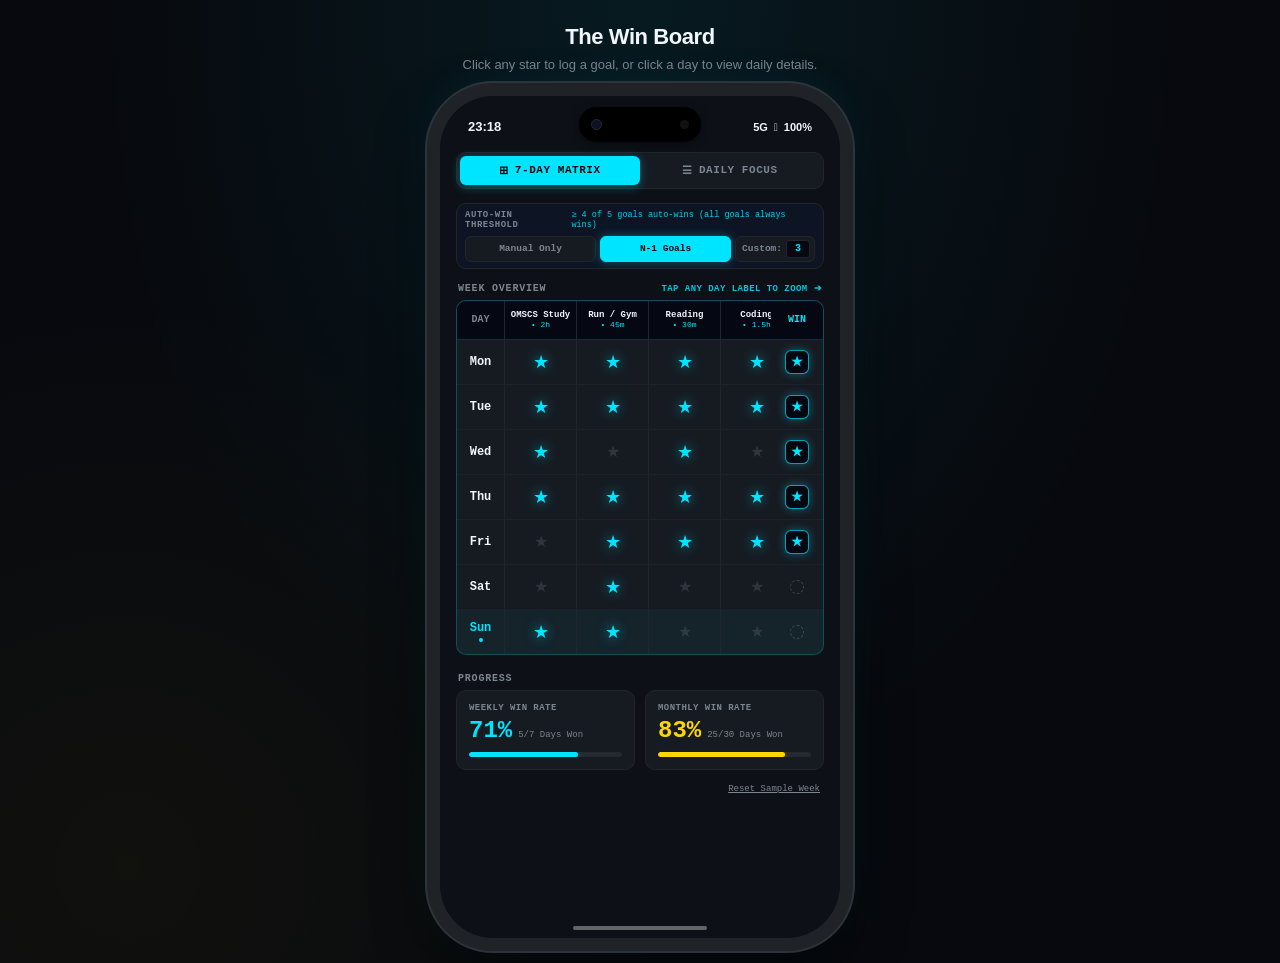
==== commit 7d6fd48a: "style: set active stars to scientific cyan teal and prevent caching" ====
--- a/demo.html
+++ b/demo.html
@@ -3,6 +3,9 @@
 <head>
   <meta charset="UTF-8">
   <meta name="viewport" content="width=device-width, initial-scale=1.0, maximum-scale=1.0, user-scalable=no, viewport-fit=cover">
+  <meta http-equiv="Cache-Control" content="no-cache, no-store, must-revalidate">
+  <meta http-equiv="Pragma" content="no-cache">
+  <meta http-equiv="Expires" content="0">
   <title>The Win Board</title>
   <style>
     /* ==========================================================================
@@ -448,7 +451,7 @@
       font-family: var(--font-mono);
       font-size: 10px;
       font-weight: 700;
-      color: var(--gold);
+      color: var(--cyan);
       height: 38px;
     }
 
@@ -524,8 +527,8 @@
       transition: all var(--transition-spring);
     }
     .matrix-star-cell.active .star-icon {
-      color: var(--gold);
-      text-shadow: 0 0 10px var(--gold-glow);
+      color: var(--cyan);
+      text-shadow: 0 0 10px rgba(0, 229, 255, 0.6);
       transform: scale(1.15);
     }
 
@@ -547,11 +550,11 @@
       height: 24px;
       border-radius: var(--radius-sm);
       background: var(--bg-navy-deep);
-      border: 1px solid rgba(255, 215, 0, 0.7);
-      color: var(--gold);
+      border: 1px solid rgba(0, 229, 255, 0.7);
+      color: var(--cyan);
       font-size: 13px;
       font-weight: 700;
-      box-shadow: 0 0 8px rgba(255, 215, 0, 0.25);
+      box-shadow: 0 0 8px rgba(0, 229, 255, 0.35);
     }
     .win-empty-circle {
       width: 14px;
@@ -619,7 +622,7 @@
     }
     .date-pill-win-icon {
       font-size: 8px;
-      color: var(--gold);
+      color: var(--cyan);
     }
     .date-pill.active .date-pill-win-icon {
       color: var(--bg-navy-deep);
@@ -735,8 +738,8 @@
       font-size: 22px;
     }
     .daily-star-btn.active .star-icon {
-      color: var(--gold);
-      text-shadow: 0 0 12px var(--gold-glow);
+      color: var(--cyan);
+      text-shadow: 0 0 12px rgba(0, 229, 255, 0.6);
       transform: scale(1.18);
     }
 
@@ -792,8 +795,8 @@
       transition: all var(--transition-spring);
     }
     .win-day-control.won .win-day-icon {
-      color: var(--gold);
-      text-shadow: 0 0 12px var(--gold-glow);
+      color: var(--cyan);
+      text-shadow: 0 0 12px rgba(0, 229, 255, 0.6);
       transform: scale(1.15);
     }
     .win-day-text-wrap {
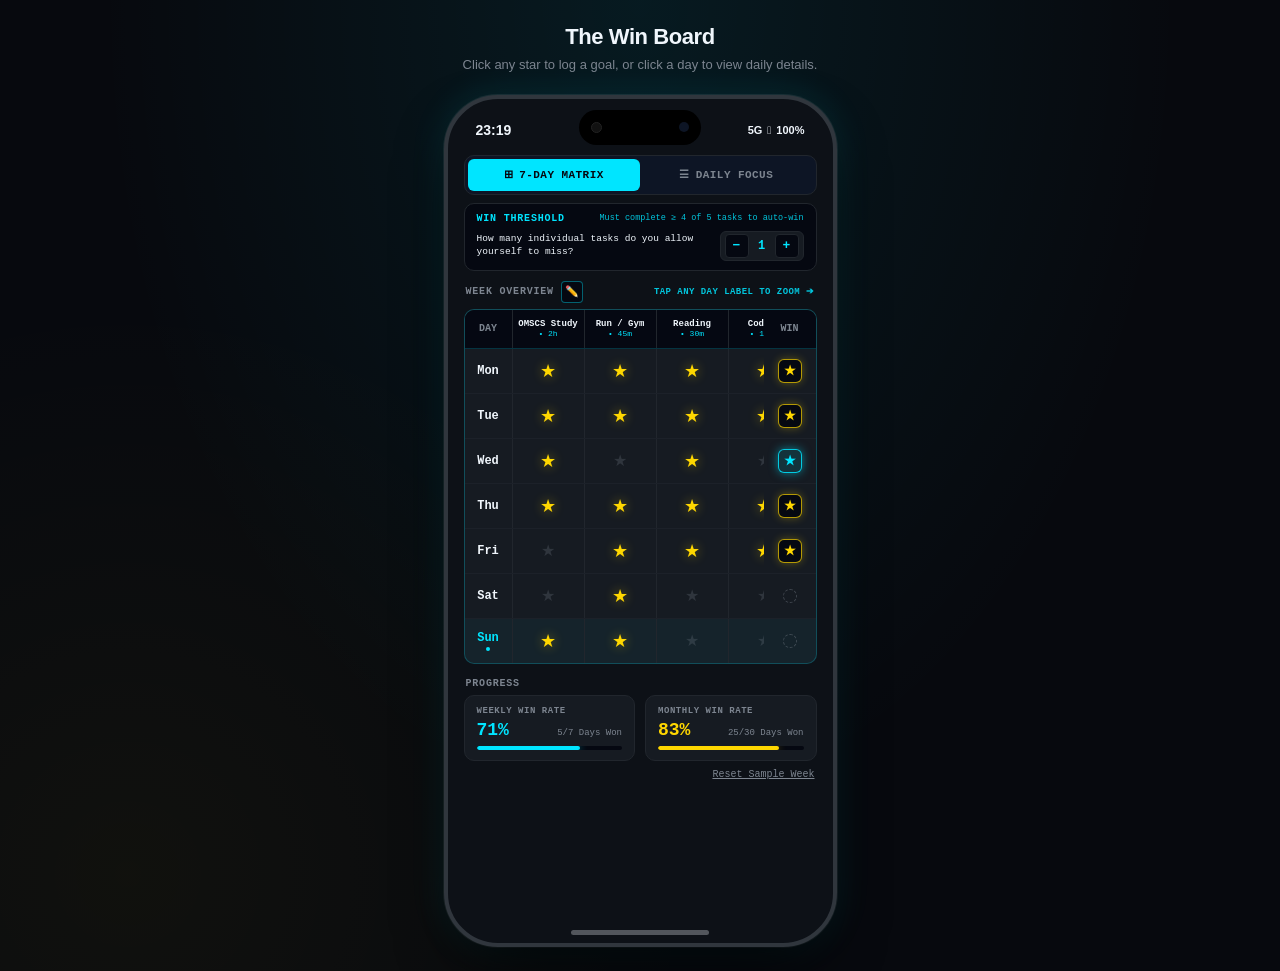
==== commit df2c851b: "feat: regular stars yellow, override stars blue with confirmation modal, bounded threshold stepper, " ====
--- a/demo.html
+++ b/demo.html
@@ -67,22 +67,6 @@
       margin-bottom: 20px;
       max-width: 620px;
     }
-    .desktop-tag {
-      display: inline-flex;
-      align-items: center;
-      gap: 6px;
-      padding: 4px 10px;
-      border-radius: 999px;
-      background: rgba(0, 229, 255, 0.1);
-      border: 1px solid rgba(0, 229, 255, 0.3);
-      color: var(--cyan);
-      font-family: var(--font-mono);
-      font-size: 11px;
-      font-weight: 700;
-      letter-spacing: 0.08em;
-      text-transform: uppercase;
-      margin-bottom: 8px;
-    }
     .desktop-title {
       font-size: 22px;
       font-weight: 700;
@@ -99,20 +83,20 @@
        iPhone 16 Pro Viewport Mockup Container
        ========================================================================== */
     .device-frame {
-      width: 402px;
-      height: 844px;
+      position: relative;
+      width: 100%;
+      max-width: 393px;
+      height: 852px;
       background: var(--bg-canvas);
       border-radius: var(--radius-device);
+      border: 4px solid #30363d;
       box-shadow: 
-        0 0 0 12px #1f2328,
-        0 0 0 14px #2d333b,
-        0 24px 60px rgba(0, 0, 0, 0.8),
-        0 0 50px rgba(0, 229, 255, 0.12);
-      position: relative;
+        0 25px 60px -15px rgba(0, 0, 0, 0.95),
+        0 0 0 1px rgba(255, 255, 255, 0.08),
+        0 0 35px rgba(0, 229, 255, 0.12);
       overflow: hidden;
       display: flex;
       flex-direction: column;
-      border: 1px solid rgba(255, 255, 255, 0.08);
     }
 
     /* Dynamic Island */
@@ -130,230 +114,189 @@
       align-items: center;
       justify-content: space-between;
       padding: 0 12px;
-      box-shadow: 0 2px 8px rgba(0, 0, 0, 0.6);
     }
     .island-camera {
       width: 11px;
       height: 11px;
       border-radius: 50%;
-      background: #0c1222;
-      border: 1px solid #1c2738;
+      background: #111;
+      border: 1px solid #222;
     }
     .island-sensor {
-      width: 9px;
-      height: 9px;
+      width: 10px;
+      height: 10px;
       border-radius: 50%;
-      background: #111;
-    }
-
-    /* iOS Status Bar */
+      background: #0d1525;
+    }
+
+    /* Status Bar */
     .status-bar {
       height: 48px;
       padding: 14px 28px 0;
       display: flex;
-      align-items: center;
       justify-content: space-between;
-      font-size: 13px;
+      align-items: center;
+      font-size: 14px;
       font-weight: 600;
       font-family: var(--font-sans);
       color: var(--text-main);
-      z-index: 50;
+      z-index: 10;
     }
     .status-icons {
       display: flex;
-      gap: 6px;
+      gap: 5px;
       align-items: center;
       font-size: 11px;
     }
 
-    /* Scrollable App Viewport */
+    /* App Active Screen Area */
     .app-screen {
       flex: 1;
+      display: flex;
+      flex-direction: column;
+      padding: 8px 16px 20px;
+      gap: 10px;
       overflow-y: auto;
-      overflow-x: hidden;
-      padding: 8px 16px 28px;
-      display: flex;
-      flex-direction: column;
-      gap: 14px;
-      scroll-behavior: smooth;
-    }
-    .app-screen::-webkit-scrollbar {
-      display: none;
-    }
-
-    /* Home Indicator */
-    .home-indicator {
-      position: absolute;
-      bottom: 8px;
-      left: 50%;
-      transform: translateX(-50%);
-      width: 134px;
-      height: 4px;
-      background: rgba(255, 255, 255, 0.35);
-      border-radius: 2px;
-      z-index: 100;
-    }
+      scrollbar-width: none;
+    }
+    .app-screen::-webkit-scrollbar { display: none; }
 
     /* ==========================================================================
-       Component: Top View-Mode Segmented Control
+       Tier 1: Segmented Switcher & Win Threshold Controller
        ========================================================================== */
     .mode-selector-wrap {
       display: flex;
       flex-direction: column;
       gap: 8px;
     }
+
     .segmented-control {
       position: relative;
-      display: grid;
-      grid-template-columns: 1fr 1fr;
-      background: var(--bg-card);
+      display: flex;
+      background: var(--bg-card-subtle);
+      border: 1px solid var(--border-subtle);
+      border-radius: var(--radius-md);
       padding: 3px;
-      border-radius: var(--radius-md);
-      border: 1px solid var(--border-subtle);
+      height: 40px;
     }
     .segmented-slider {
       position: absolute;
       top: 3px;
       bottom: 3px;
-      left: 3px;
       width: calc(50% - 3px);
       background: var(--cyan);
       border-radius: var(--radius-sm);
       transition: transform var(--transition-spring);
-      z-index: 1;
-      box-shadow: 0 2px 10px rgba(0, 229, 255, 0.35);
+      pointer-events: none;
     }
     .segmented-btn {
+      flex: 1;
       position: relative;
       z-index: 2;
       background: none;
       border: none;
-      padding: 8px 12px;
       font-family: var(--font-mono);
       font-size: 11px;
       font-weight: 700;
-      letter-spacing: 0.05em;
+      letter-spacing: 0.04em;
       color: var(--text-dim);
-      cursor: pointer;
       display: flex;
       align-items: center;
       justify-content: center;
       gap: 6px;
+      cursor: pointer;
       transition: color var(--transition-smooth);
     }
     .segmented-btn.active {
       color: var(--bg-navy-deep);
     }
 
-    /* Sub-bar: Auto-Win Threshold Controller */
+    /* WIN THRESHOLD Stepper Bar */
     .threshold-bar {
-      display: flex;
-      flex-direction: column;
-      gap: 6px;
-      padding: 6px 8px;
-      background: var(--bg-card-subtle);
+      background: var(--bg-navy-deep);
       border: 1px solid var(--border-subtle);
       border-radius: var(--radius-md);
-      margin-top: 6px;
-    }
-    .threshold-label-wrap {
+      padding: 9px 12px;
+      display: flex;
+      flex-direction: column;
+      gap: 7px;
+    }
+    .threshold-header-row {
       display: flex;
       align-items: center;
       justify-content: space-between;
       font-family: var(--font-mono);
-      font-size: 9px;
-    }
-    .threshold-label {
-      font-weight: 700;
-      color: var(--text-dim);
-      letter-spacing: 0.06em;
-    }
-    .threshold-sub {
+    }
+    .threshold-main-title {
+      font-size: 10px;
+      font-weight: 800;
       color: var(--cyan);
+      letter-spacing: 0.08em;
+    }
+    .threshold-sub-calc {
+      color: rgba(0, 229, 255, 0.85);
       font-size: 8.5px;
-      opacity: 0.9;
-    }
-    .threshold-pill-group {
-      display: flex;
-      align-items: center;
-      gap: 4px;
-    }
-    .threshold-pill {
+    }
+    .threshold-question-row {
+      display: flex;
+      align-items: center;
+      justify-content: space-between;
+      gap: 8px;
+    }
+    .threshold-question {
+      font-family: var(--font-mono);
+      font-size: 9.5px;
+      color: var(--text-main);
+      line-height: 1.35;
       flex: 1;
-      height: 26px;
+    }
+    .threshold-stepper {
+      display: flex;
+      align-items: center;
+      gap: 5px;
+      background: var(--bg-card);
       border: 1px solid var(--border-subtle);
       border-radius: var(--radius-sm);
-      background: var(--bg-card);
-      color: var(--text-dim);
-      font-family: var(--font-mono);
-      font-size: 9.5px;
-      font-weight: 700;
+      padding: 2px 4px;
+    }
+    .threshold-step-btn {
+      width: 24px;
+      height: 24px;
+      background: var(--bg-navy-deep);
+      border: 1px solid var(--border-subtle);
+      border-radius: 4px;
+      color: var(--cyan);
+      font-family: var(--font-mono);
+      font-size: 13px;
+      font-weight: 800;
       cursor: pointer;
       display: flex;
       align-items: center;
       justify-content: center;
       transition: all var(--transition-smooth);
     }
-    .threshold-pill:hover {
-      border-color: rgba(0, 229, 255, 0.4);
-      color: var(--text-main);
-    }
-    .threshold-pill.active {
-      background: var(--cyan);
-      color: var(--bg-navy-deep);
+    .threshold-step-btn:hover:not(:disabled) {
+      background: rgba(0, 229, 255, 0.15);
       border-color: var(--cyan);
-      box-shadow: 0 0 10px rgba(0, 229, 255, 0.35);
-    }
-    .threshold-custom-wrap {
-      display: flex;
-      align-items: center;
-      border: 1px solid var(--border-subtle);
-      border-radius: var(--radius-sm);
-      background: var(--bg-card);
-      overflow: hidden;
-      height: 26px;
-      padding: 0 4px;
-      gap: 2px;
-      transition: all var(--transition-smooth);
-    }
-    .threshold-custom-wrap.active {
-      border-color: var(--cyan);
-      box-shadow: 0 0 10px rgba(0, 229, 255, 0.35);
-    }
-    .threshold-pill.custom-btn {
-      border: none;
-      background: none;
-      padding: 0 2px;
-      flex: none;
-      box-shadow: none;
-      font-size: 9.5px;
-    }
-    .threshold-custom-wrap.active .threshold-pill.custom-btn {
+      box-shadow: 0 0 8px rgba(0, 229, 255, 0.3);
+    }
+    .threshold-step-btn:disabled {
+      opacity: 0.25;
+      cursor: not-allowed;
+      color: var(--text-dim);
+    }
+    .threshold-step-val {
+      font-family: var(--font-mono);
+      font-size: 12px;
+      font-weight: 800;
       color: var(--cyan);
-    }
-    .threshold-custom-input {
-      width: 24px;
-      height: 18px;
-      background: var(--bg-navy-deep);
-      border: 1px solid var(--border-subtle);
-      border-radius: 3px;
-      color: var(--cyan);
-      font-family: var(--font-mono);
-      font-size: 10px;
-      font-weight: 700;
+      min-width: 16px;
       text-align: center;
-      outline: none;
-      -moz-appearance: textfield;
-    }
-    .threshold-custom-input::-webkit-outer-spin-button,
-    .threshold-custom-input::-webkit-inner-spin-button {
-      -webkit-appearance: none;
-      margin: 0;
     }
 
     /* ==========================================================================
        View Mode A: 7-Day Matrix Grid
-       ========================================================================== */
+       ========================================================================= */
     .matrix-section {
       display: flex;
       flex-direction: column;
@@ -367,11 +310,35 @@
       padding: 0 2px;
       font-family: var(--font-mono);
     }
+    .section-title-wrap {
+      display: flex;
+      align-items: center;
+      gap: 7px;
+    }
     .section-title {
       font-size: 10px;
       font-weight: 700;
       color: var(--text-dim);
       letter-spacing: 0.08em;
+    }
+    .pencil-edit-goals-btn {
+      background: var(--bg-navy-deep);
+      border: 1px solid rgba(0, 229, 255, 0.4);
+      border-radius: 4px;
+      width: 22px;
+      height: 22px;
+      display: inline-flex;
+      align-items: center;
+      justify-content: center;
+      cursor: pointer;
+      font-size: 11px;
+      transition: all var(--transition-smooth);
+    }
+    .pencil-edit-goals-btn:hover {
+      background: rgba(0, 229, 255, 0.15);
+      border-color: var(--cyan);
+      box-shadow: 0 0 8px rgba(0, 229, 255, 0.35);
+      transform: scale(1.08);
     }
     .section-hint {
       font-size: 9px;
@@ -451,7 +418,7 @@
       font-family: var(--font-mono);
       font-size: 10px;
       font-weight: 700;
-      color: var(--cyan);
+      color: var(--text-dim);
       height: 38px;
     }
 
@@ -470,6 +437,7 @@
     .matrix-day-btn {
       width: 48px;
       flex-shrink: 0;
+      height: 44px;
       background: none;
       border: none;
       border-right: 1px solid var(--border-subtle);
@@ -477,13 +445,12 @@
       flex-direction: column;
       align-items: center;
       justify-content: center;
-      gap: 3px;
       cursor: pointer;
-      padding: 8px 0;
-      transition: background var(--transition-smooth);
+      gap: 2px;
+      transition: all var(--transition-smooth);
     }
     .matrix-day-btn:hover {
-      background: rgba(0, 229, 255, 0.1);
+      background: rgba(0, 229, 255, 0.08);
     }
     .matrix-day-code {
       font-family: var(--font-mono);
@@ -500,6 +467,7 @@
       border-radius: 50%;
       background: var(--cyan);
     }
+
     .matrix-row-goals {
       flex: 1;
       display: flex;
@@ -526,9 +494,10 @@
       color: rgba(125, 133, 144, 0.25);
       transition: all var(--transition-spring);
     }
+    /* REGULAR GOAL STARS ARE YELLOW */
     .matrix-star-cell.active .star-icon {
-      color: var(--cyan);
-      text-shadow: 0 0 10px rgba(0, 229, 255, 0.6);
+      color: var(--gold);
+      text-shadow: 0 0 10px var(--gold-glow);
       transform: scale(1.15);
     }
 
@@ -550,11 +519,21 @@
       height: 24px;
       border-radius: var(--radius-sm);
       background: var(--bg-navy-deep);
-      border: 1px solid rgba(0, 229, 255, 0.7);
+      font-size: 13px;
+      font-weight: 700;
+    }
+    /* Auto-won: Yellow Star */
+    .win-badge-pill.auto {
+      border: 1px solid rgba(255, 215, 0, 0.7);
+      color: var(--gold);
+      box-shadow: 0 0 8px rgba(255, 215, 0, 0.3);
+    }
+    /* Manual Override: Blue Star */
+    .win-badge-pill.override {
+      border: 1px solid rgba(0, 229, 255, 0.85);
       color: var(--cyan);
-      font-size: 13px;
-      font-weight: 700;
-      box-shadow: 0 0 8px rgba(0, 229, 255, 0.35);
+      box-shadow: 0 0 10px rgba(0, 229, 255, 0.5);
+      background: rgba(0, 229, 255, 0.12);
     }
     .win-empty-circle {
       width: 14px;
@@ -569,41 +548,41 @@
     .daily-section {
       display: flex;
       flex-direction: column;
-      gap: 12px;
+      gap: 10px;
       animation: fadeIn 0.25s ease-out;
     }
 
-    /* Date-Selector Pill Bar */
-    .date-pill-bar {
+    /* Horizontal Date Pill Bar */
+    .daily-pills-bar {
       display: flex;
       gap: 6px;
       overflow-x: auto;
       scrollbar-width: none;
       padding: 2px 0;
     }
-    .date-pill-bar::-webkit-scrollbar { display: none; }
+    .daily-pills-bar::-webkit-scrollbar { display: none; }
     .date-pill {
       flex: 1;
       min-width: 44px;
       height: 44px;
+      border-radius: var(--radius-md);
       background: var(--bg-card);
       border: 1px solid var(--border-subtle);
-      border-radius: var(--radius-sm);
       display: flex;
       flex-direction: column;
       align-items: center;
       justify-content: center;
-      gap: 2px;
+      gap: 3px;
       cursor: pointer;
       transition: all var(--transition-smooth);
     }
     .date-pill:hover {
-      border-color: rgba(0, 229, 255, 0.4);
+      border-color: rgba(0, 229, 255, 0.3);
     }
     .date-pill.active {
       background: var(--cyan);
       border-color: var(--cyan);
-      box-shadow: 0 2px 10px rgba(0, 229, 255, 0.35);
+      box-shadow: 0 0 12px rgba(0, 229, 255, 0.35);
     }
     .date-pill-day {
       font-family: var(--font-mono);
@@ -614,17 +593,17 @@
     .date-pill.active .date-pill-day {
       color: var(--bg-navy-deep);
     }
-    .date-pill.is-today .date-pill-day {
-      color: var(--cyan);
-    }
-    .date-pill.active.is-today .date-pill-day {
-      color: var(--bg-navy-deep);
-    }
     .date-pill-win-icon {
       font-size: 8px;
+    }
+    .date-pill-win-icon.auto {
+      color: var(--gold);
+    }
+    .date-pill-win-icon.override {
       color: var(--cyan);
     }
-    .date-pill.active .date-pill-win-icon {
+    .date-pill.active .date-pill-win-icon.auto,
+    .date-pill.active .date-pill-win-icon.override {
       color: var(--bg-navy-deep);
     }
 
@@ -639,107 +618,81 @@
       display: grid;
       grid-template-columns: 1fr 54px 64px;
       padding: 10px 14px;
-      background: rgba(5, 8, 17, 0.85);
-      border-bottom: 1px solid rgba(255, 255, 255, 0.05);
+      background: rgba(5, 8, 17, 0.95);
+      border-bottom: 1px solid var(--border-subtle);
       font-family: var(--font-mono);
       font-size: 10px;
       font-weight: 700;
       color: var(--text-dim);
-      letter-spacing: 0.05em;
-    }
-    .daily-th-status { text-align: center; }
-    .daily-th-streak { text-align: right; color: var(--cyan); }
+      letter-spacing: 0.06em;
+    }
+    .col-align-center { text-align: center; }
+    .col-align-right { text-align: right; }
 
     .daily-goal-row {
       display: grid;
       grid-template-columns: 1fr 54px 64px;
       align-items: center;
       padding: 10px 14px;
-      border-bottom: 1px solid rgba(255, 255, 255, 0.05);
-      transition: background var(--transition-smooth);
-    }
-    .daily-goal-row:last-child { border-bottom: none; }
-    .daily-goal-row:hover { background: rgba(255, 255, 255, 0.02); }
-
+      border-bottom: 1px solid rgba(33, 38, 45, 0.5);
+      transition: background 0.15s ease;
+    }
+    .daily-goal-row:last-child {
+      border-bottom: none;
+    }
     .daily-goal-meta {
       display: flex;
       flex-direction: column;
       gap: 2px;
+      overflow: hidden;
     }
     .daily-goal-title-wrap {
       display: flex;
       align-items: center;
-      gap: 8px;
+      gap: 6px;
     }
     .daily-goal-idx {
       font-family: var(--font-mono);
       font-size: 10px;
       font-weight: 700;
-      color: rgba(125, 133, 144, 0.6);
+      color: var(--text-dim);
     }
     .daily-goal-name {
+      font-family: var(--font-mono);
       font-size: 13px;
-      font-weight: 600;
+      font-weight: 700;
       color: var(--text-main);
-    }
-    .editable {
-      cursor: pointer;
-      transition: all 0.15s ease;
-    }
-    .editable:hover {
-      color: var(--cyan) !important;
-    }
-    .edit-icon {
+      white-space: nowrap;
+      overflow: hidden;
+      text-overflow: ellipsis;
+    }
+    .daily-goal-dur {
+      font-family: var(--font-mono);
       font-size: 10px;
       color: var(--cyan);
-      opacity: 0.6;
-      margin-left: 4px;
-    }
-    .add-goal-btn {
-      width: calc(100% - 24px);
-      margin: 8px 12px 10px;
-      padding: 8px 12px;
-      background: rgba(0, 229, 255, 0.05);
-      border: 1px dashed rgba(0, 229, 255, 0.35);
-      border-radius: var(--radius-sm);
-      color: var(--cyan);
-      font-family: var(--font-mono);
-      font-size: 10px;
-      font-weight: 700;
-      cursor: pointer;
-      text-align: center;
-      transition: all 0.2s ease;
-      display: block;
-    }
-    .add-goal-btn:hover {
-      background: rgba(0, 229, 255, 0.12);
-      border-color: var(--cyan);
-    }
-    .daily-goal-dur {
       display: flex;
       align-items: center;
       gap: 4px;
-      font-family: var(--font-mono);
-      font-size: 10px;
-      color: var(--cyan);
-      margin-left: 20px;
     }
 
     .daily-star-btn {
+      justify-self: center;
+      width: 44px;
+      height: 44px;
       background: none;
       border: none;
       cursor: pointer;
       display: flex;
       align-items: center;
       justify-content: center;
-      height: 38px;
     }
     .daily-star-btn .star-icon {
       font-size: 22px;
     }
+    /* REGULAR GOAL STARS ARE YELLOW */
     .daily-star-btn.active .star-icon {
-      color: var(--cyan);
-      text-shadow: 0 0 12px rgba(0, 229, 255, 0.6);
+      color: var(--gold);
+      text-shadow: 0 0 12px var(--gold-glow);
       transform: scale(1.18);
     }
 
@@ -765,9 +718,7 @@
       color: var(--gold);
     }
 
-    /* ==========================================================================
-       Component: Prominent Hybrid "Did You Win The Day?" Button
-       ========================================================================== */
+    /* Component: Prominent Hybrid "Did You Win The Day?" Button */
     .win-day-control {
       width: 100%;
       background: var(--bg-card);
@@ -778,23 +729,30 @@
       align-items: center;
       gap: 12px;
       cursor: pointer;
-      text-align: left;
       transition: all var(--transition-smooth);
     }
     .win-day-control:hover {
       border-color: rgba(0, 229, 255, 0.4);
     }
-    .win-day-control.won {
-      background: var(--bg-card-subtle);
-      border-color: rgba(0, 229, 255, 0.85);
-      box-shadow: 0 0 18px rgba(0, 229, 255, 0.15);
+    .win-day-control.won.auto {
+      background: rgba(255, 215, 0, 0.05);
+      border-color: rgba(255, 215, 0, 0.5);
+    }
+    .win-day-control.won.override {
+      background: rgba(0, 229, 255, 0.06);
+      border-color: rgba(0, 229, 255, 0.5);
     }
     .win-day-icon {
       font-size: 24px;
       color: rgba(125, 133, 144, 0.4);
       transition: all var(--transition-spring);
     }
-    .win-day-control.won .win-day-icon {
+    .win-day-control.won.auto .win-day-icon {
+      color: var(--gold);
+      text-shadow: 0 0 12px var(--gold-glow);
+      transform: scale(1.15);
+    }
+    .win-day-control.won.override .win-day-icon {
       color: var(--cyan);
       text-shadow: 0 0 12px rgba(0, 229, 255, 0.6);
       transform: scale(1.15);
@@ -804,6 +762,7 @@
       display: flex;
       flex-direction: column;
       gap: 2px;
+      text-align: left;
     }
     .win-day-title {
       font-family: var(--font-mono);
@@ -811,7 +770,10 @@
       font-weight: 700;
       color: var(--text-main);
     }
-    .win-day-control.won .win-day-title {
+    .win-day-control.won.auto .win-day-title {
+      color: var(--gold);
+    }
+    .win-day-control.won.override .win-day-title {
       color: var(--cyan);
     }
     .win-day-subtitle {
@@ -819,28 +781,25 @@
       font-size: 10px;
       color: var(--text-dim);
     }
-    .win-day-status-pill {
+    .win-day-claim-pill {
       font-family: var(--font-mono);
       font-size: 10px;
       font-weight: 700;
-      padding: 4px 8px;
+      padding: 5px 10px;
       border-radius: var(--radius-sm);
       background: var(--bg-navy-deep);
+      color: var(--text-dim);
+      border: 1px solid var(--border-subtle);
+    }
+    .win-day-claim-pill.auto {
+      background: rgba(255, 215, 0, 0.1);
+      color: var(--gold);
+      border: 1px solid rgba(255, 215, 0, 0.5);
+    }
+    .win-day-claim-pill.override {
+      background: rgba(0, 229, 255, 0.12);
       color: var(--cyan);
-      border: 1px solid rgba(0, 229, 255, 0.3);
-      display: flex;
-      align-items: center;
-      gap: 4px;
-    }
-    .win-day-claim-pill {
-      font-family: var(--font-mono);
-      font-size: 10px;
-      font-weight: 700;
-      padding: 5px 10px;
-      border-radius: var(--radius-sm);
-      background: rgba(0, 229, 255, 0.1);
-      color: var(--cyan);
-      border: 1px solid rgba(0, 229, 255, 0.4);
+      border: 1px solid rgba(0, 229, 255, 0.6);
     }
 
     /* ==========================================================================
@@ -861,7 +820,7 @@
       background: var(--bg-card);
       border: 1px solid var(--border-subtle);
       border-radius: var(--radius-md);
-      padding: 12px;
+      padding: 10px 12px;
       display: flex;
       flex-direction: column;
       gap: 4px;
@@ -871,17 +830,17 @@
       font-size: 9px;
       font-weight: 700;
       color: var(--text-dim);
-      letter-spacing: 0.05em;
+      letter-spacing: 0.06em;
     }
     .telemetry-val-row {
       display: flex;
       align-items: baseline;
-      gap: 6px;
+      justify-content: space-between;
     }
     .telemetry-pct {
       font-family: var(--font-mono);
-      font-size: 24px;
-      font-weight: 700;
+      font-size: 18px;
+      font-weight: 800;
     }
     .telemetry-pct.cyan { color: var(--cyan); }
     .telemetry-pct.gold { color: var(--gold); }
@@ -892,82 +851,296 @@
     }
     .progress-track {
       width: 100%;
-      height: 5px;
-      border-radius: 3px;
-      background: rgba(255, 255, 255, 0.06);
+      height: 4px;
+      background: var(--bg-navy-deep);
+      border-radius: 999px;
       overflow: hidden;
-      margin-top: 4px;
+      margin-top: 2px;
     }
     .progress-fill {
       height: 100%;
-      border-radius: 3px;
-      transition: width var(--transition-spring);
+      border-radius: 999px;
+      transition: width 0.3s ease;
     }
     .progress-fill.cyan {
       background: var(--cyan);
-      box-shadow: 0 0 8px rgba(0, 229, 255, 0.4);
+      box-shadow: 0 0 8px rgba(0, 229, 255, 0.6);
     }
     .progress-fill.gold {
       background: var(--gold);
-      box-shadow: 0 0 8px rgba(255, 215, 0, 0.4);
-    }
-
-    /* Footer Meta / Demo Reset Controls */
+      box-shadow: 0 0 8px var(--gold-glow);
+    }
+
     .demo-controls-bar {
       display: flex;
-      align-items: center;
       justify-content: space-between;
-      padding: 8px 4px 0;
-      font-family: var(--font-mono);
-      font-size: 10px;
-      color: var(--text-muted);
+      align-items: center;
+      padding: 2px 2px 0;
     }
     .demo-reset-btn {
       background: none;
       border: none;
       color: var(--text-dim);
       font-family: var(--font-mono);
-      font-size: 9px;
+      font-size: 10px;
       cursor: pointer;
       text-decoration: underline;
-    }
-    .demo-reset-btn:hover { color: var(--cyan); }
-
-    /* Keyframes */
+      transition: color 0.15s;
+    }
+    .demo-reset-btn:hover {
+      color: var(--cyan);
+    }
+
+    /* ==========================================================================
+       Tactical Modals (Override Confirmation & Goal Manager)
+       ========================================================================== */
+    .tactical-modal-backdrop {
+      position: absolute;
+      inset: 0;
+      background: rgba(3, 5, 12, 0.85);
+      backdrop-filter: blur(6px);
+      -webkit-backdrop-filter: blur(6px);
+      display: flex;
+      align-items: center;
+      justify-content: center;
+      z-index: 1000;
+      padding: 16px;
+      animation: fadeIn 0.15s ease-out;
+    }
+    .tactical-modal-card {
+      width: 100%;
+      max-width: 320px;
+      background: var(--bg-card);
+      border: 1px solid rgba(0, 229, 255, 0.4);
+      border-radius: var(--radius-md);
+      padding: 18px 16px;
+      box-shadow: 0 12px 36px rgba(0, 0, 0, 0.75), 0 0 20px rgba(0, 229, 255, 0.15);
+      display: flex;
+      flex-direction: column;
+      gap: 12px;
+    }
+    .tactical-modal-header {
+      display: flex;
+      align-items: center;
+      justify-content: space-between;
+      gap: 8px;
+    }
+    .modal-header-left {
+      display: flex;
+      align-items: center;
+      gap: 7px;
+    }
+    .tactical-modal-icon {
+      font-size: 15px;
+    }
+    .tactical-modal-title {
+      font-family: var(--font-mono);
+      font-size: 11.5px;
+      font-weight: 800;
+      color: var(--cyan);
+      letter-spacing: 0.06em;
+    }
+    .modal-close-btn {
+      background: none;
+      border: none;
+      color: var(--text-dim);
+      font-size: 14px;
+      cursor: pointer;
+      padding: 2px 6px;
+    }
+    .modal-close-btn:hover {
+      color: var(--cyan);
+    }
+    .tactical-modal-body {
+      font-size: 12px;
+      line-height: 1.45;
+      color: var(--text-main);
+      margin: 0;
+    }
+    .tactical-modal-subtitle {
+      font-family: var(--font-mono);
+      font-size: 10px;
+      color: var(--text-dim);
+      line-height: 1.4;
+    }
+    .tactical-modal-actions {
+      display: flex;
+      gap: 8px;
+      margin-top: 4px;
+    }
+    .modal-btn {
+      flex: 1;
+      height: 34px;
+      border-radius: var(--radius-sm);
+      font-family: var(--font-mono);
+      font-size: 10px;
+      font-weight: 700;
+      cursor: pointer;
+      display: flex;
+      align-items: center;
+      justify-content: center;
+      transition: all var(--transition-smooth);
+    }
+    .modal-btn.cancel {
+      background: var(--bg-navy-deep);
+      border: 1px solid var(--border-subtle);
+      color: var(--text-dim);
+    }
+    .modal-btn.confirm {
+      background: var(--cyan);
+      border: 1px solid var(--cyan);
+      color: var(--bg-navy-deep);
+      box-shadow: 0 0 10px rgba(0, 229, 255, 0.4);
+    }
+
+    /* Goal Manager List */
+    .goals-manager-list {
+      display: flex;
+      flex-direction: column;
+      gap: 6px;
+      max-height: 190px;
+      overflow-y: auto;
+      padding-right: 2px;
+    }
+    .goal-manager-row {
+      display: flex;
+      align-items: center;
+      justify-content: space-between;
+      background: var(--bg-navy-deep);
+      border: 1px solid var(--border-subtle);
+      border-radius: var(--radius-sm);
+      padding: 6px 10px;
+    }
+    .goal-manager-meta {
+      display: flex;
+      align-items: center;
+      gap: 6px;
+      overflow: hidden;
+    }
+    .goal-manager-title {
+      font-family: var(--font-mono);
+      font-size: 11px;
+      font-weight: 700;
+      color: var(--text-main);
+      white-space: nowrap;
+      overflow: hidden;
+      text-overflow: ellipsis;
+      max-width: 140px;
+    }
+    .goal-manager-dur {
+      font-size: 10px;
+      color: var(--cyan);
+    }
+    .goal-manager-del-btn {
+      background: none;
+      border: 1px solid rgba(255, 75, 75, 0.4);
+      color: #ff6b6b;
+      border-radius: 4px;
+      font-family: var(--font-mono);
+      font-size: 9.5px;
+      font-weight: 700;
+      padding: 3px 6px;
+      cursor: pointer;
+      transition: all var(--transition-smooth);
+    }
+    .goal-manager-del-btn:hover {
+      background: rgba(255, 75, 75, 0.15);
+      border-color: #ff6b6b;
+    }
+    .goal-manager-locked-badge {
+      font-family: var(--font-mono);
+      font-size: 8.5px;
+      font-weight: 700;
+      color: var(--text-dim);
+      background: rgba(125, 133, 144, 0.15);
+      padding: 3px 6px;
+      border-radius: 3px;
+    }
+    .add-goal-section {
+      display: flex;
+      flex-direction: column;
+      gap: 6px;
+      border-top: 1px solid var(--border-subtle);
+      padding-top: 10px;
+      margin-top: 4px;
+    }
+    .add-goal-header {
+      font-family: var(--font-mono);
+      font-size: 9.5px;
+      font-weight: 700;
+      color: var(--cyan);
+    }
+    .add-goal-row {
+      display: flex;
+      gap: 6px;
+    }
+    .add-goal-input {
+      background: var(--bg-navy-deep);
+      border: 1px solid var(--border-subtle);
+      border-radius: var(--radius-sm);
+      color: var(--text-main);
+      font-family: var(--font-mono);
+      font-size: 11px;
+      padding: 6px 8px;
+      outline: none;
+      flex: 1;
+    }
+    .add-goal-input.dur {
+      max-width: 75px;
+    }
+    .add-goal-submit-btn {
+      background: var(--cyan);
+      border: none;
+      border-radius: var(--radius-sm);
+      color: var(--bg-navy-deep);
+      font-family: var(--font-mono);
+      font-size: 10.5px;
+      font-weight: 800;
+      padding: 7px;
+      cursor: pointer;
+      box-shadow: 0 0 10px rgba(0, 229, 255, 0.35);
+    }
+
+    /* Home Indicator */
+    .home-indicator {
+      position: absolute;
+      bottom: 8px;
+      left: 50%;
+      transform: translateX(-50%);
+      width: 138px;
+      height: 5px;
+      background: #f0f6fc;
+      opacity: 0.3;
+      border-radius: 10px;
+    }
+
     @keyframes fadeIn {
       from { opacity: 0; transform: translateY(4px); }
       to { opacity: 1; transform: translateY(0); }
     }
+    .pop {
+      animation: popAnim 0.22s cubic-bezier(0.175, 0.885, 0.32, 1.275);
+    }
     @keyframes popAnim {
-      0% { transform: scale(0.9); }
-      50% { transform: scale(1.25); }
+      0% { transform: scale(1); }
+      50% { transform: scale(1.35); }
       100% { transform: scale(1); }
     }
-    .pop {
-      animation: popAnim 0.22s ease-out;
-    }
-
-    /* ==========================================================================
-       Responsive: Edge-to-Edge on Mobile Viewports
-       ========================================================================== */
-    @media (max-width: 480px) {
+
+    @media (max-height: 860px), (max-width: 480px) {
       body {
         padding: 0;
-        justify-content: flex-start;
         background: var(--bg-canvas);
       }
       .desktop-header {
         display: none;
       }
       .device-frame {
-        width: 100vw;
+        max-width: 100vw;
         height: 100vh;
         border-radius: 0;
+        border: none;
         box-shadow: none;
-        border: none;
-      }
-      .dynamic-island {
-        display: none;
       }
       .home-indicator {
         bottom: 4px;
@@ -1010,7 +1183,7 @@
     <!-- Active App Screen -->
     <main class="app-screen">
 
-      <!-- TIER 1: TOP MODE SEGMENTED CONTROL & RULE STATUS -->
+      <!-- TIER 1: TOP MODE SEGMENTED CONTROL & WIN THRESHOLD -->
       <section class="mode-selector-wrap">
         <div class="segmented-control">
           <div class="segmented-slider" id="mode-slider"></div>
@@ -1023,16 +1196,16 @@
         </div>
 
         <div class="threshold-bar">
-          <div class="threshold-label-wrap">
-            <span class="threshold-label">AUTO-WIN THRESHOLD</span>
-            <span class="threshold-sub" id="threshold-status-text">N-1 Goals (Hitting all goals always wins)</span>
+          <div class="threshold-header-row">
+            <span class="threshold-main-title">WIN THRESHOLD</span>
+            <span class="threshold-sub-calc" id="threshold-calc-text">Must complete ≥ 4 of 5 tasks to auto-win</span>
           </div>
-          <div class="threshold-pill-group">
-            <button class="threshold-pill" id="thresh-manual" onclick="setThresholdMode('manual')">Manual Only</button>
-            <button class="threshold-pill active" id="thresh-nminus1" onclick="setThresholdMode('nMinus1')">N-1 Goals</button>
-            <div class="threshold-custom-wrap" id="thresh-custom-wrap">
-              <button class="threshold-pill custom-btn" id="thresh-custom" onclick="setThresholdMode('custom')">Custom:</button>
-              <input type="number" id="thresh-custom-input" class="threshold-custom-input" min="1" max="5" value="3" oninput="onCustomThresholdChange(this.value)" />
+          <div class="threshold-question-row">
+            <span class="threshold-question">How many individual tasks do you allow yourself to miss?</span>
+            <div class="threshold-stepper">
+              <button class="threshold-step-btn" id="btn-miss-dec" onclick="decrementAllowedMisses()" title="Decrease allowed misses">−</button>
+              <span class="threshold-step-val" id="allowed-misses-val">1</span>
+              <button class="threshold-step-btn" id="btn-miss-inc" onclick="incrementAllowedMisses()" title="Increase allowed misses">+</button>
             </div>
           </div>
         </div>
@@ -1041,7 +1214,12 @@
       <!-- VIEW MODE A: 7-DAY MATRIX GRID -->
       <section class="matrix-section" id="view-matrix">
         <div class="section-label-bar">
-          <span class="section-title">WEEK OVERVIEW</span>
+          <div class="section-title-wrap">
+            <span class="section-title">WEEK OVERVIEW</span>
+            <button class="pencil-edit-goals-btn" onclick="openGoalsModal()" title="Add or Remove Goals">
+              <span>✏️</span>
+            </button>
+          </div>
           <span class="section-hint">TAP ANY DAY LABEL TO ZOOM ➔</span>
         </div>
 
@@ -1064,27 +1242,27 @@
 
       <!-- VIEW MODE B: DAILY FOCUS (Vertical 3-Column + Date Pills) -->
       <section class="daily-section" id="view-daily" style="display: none;">
-        <!-- Horizontal Date-Selector Pill Bar -->
-        <div class="date-pill-bar" id="daily-date-pills">
+        <!-- Date Pills Row -->
+        <div class="daily-pills-bar" id="daily-date-pills">
           <!-- Dynamically populated date pills -->
         </div>
 
-        <!-- 3-Column Goals Card -->
+        <!-- 3-Column Goals Table -->
         <div class="daily-card">
           <div class="daily-table-header">
-            <div>GOAL / TARGET</div>
-            <div class="daily-th-status">STATUS</div>
-            <div class="daily-th-streak">STREAK</div>
+            <span>GOAL / TARGET</span>
+            <span class="col-align-center">STATUS</span>
+            <span class="col-align-right">STREAK</span>
           </div>
+
           <div id="daily-goals-container">
-            <!-- Dynamically populated goal rows -->
+            <!-- Dynamically populated goals rows -->
           </div>
-          <button class="add-goal-btn" onclick="addNewGoal()">+ ADD PROTOCOL GOAL</button>
         </div>
 
-        <!-- Prominent "Did You Win The Day?" Control -->
+        <!-- Prominent Hybrid "Did You Win The Day?" Button -->
         <button class="win-day-control" id="daily-win-btn" onclick="toggleWinForSelectedDay()">
-          <div class="win-day-icon" id="daily-win-star">★</div>
+          <span class="win-day-icon">★</span>
           <div class="win-day-text-wrap">
             <div class="win-day-title" id="daily-win-title">Did you win the day?</div>
             <div class="win-day-subtitle" id="daily-win-sub">Tap to mark day as won</div>
@@ -1135,11 +1313,56 @@
 
     </main>
 
+    <!-- Override Confirmation Modal -->
+    <div id="override-modal" class="tactical-modal-backdrop" style="display: none;">
+      <div class="tactical-modal-card">
+        <div class="tactical-modal-header">
+          <div class="modal-header-left">
+            <span class="tactical-modal-icon">⚠️</span>
+            <span class="tactical-modal-title" id="override-modal-title">OVERRIDE DAY WIN?</span>
+          </div>
+        </div>
+        <p class="tactical-modal-body" id="override-modal-body">
+          Mark Wednesday as a WIN despite missing required tasks?
+        </p>
+        <div class="tactical-modal-actions">
+          <button class="modal-btn cancel" onclick="closeOverrideModal()">CANCEL</button>
+          <button class="modal-btn confirm" id="override-modal-confirm-btn" onclick="confirmOverrideAction()">YES, OVERRIDE (★ BLUE)</button>
+        </div>
+      </div>
+    </div>
+
+    <!-- Goal Manager Modal -->
+    <div id="goals-modal" class="tactical-modal-backdrop" style="display: none;">
+      <div class="tactical-modal-card goals-modal-card">
+        <div class="tactical-modal-header">
+          <div class="modal-header-left">
+            <span class="tactical-modal-icon">✏️</span>
+            <span class="tactical-modal-title">MANAGE GOALS</span>
+          </div>
+          <button class="modal-close-btn" onclick="closeGoalsModal()">✕</button>
+        </div>
+        <p class="tactical-modal-subtitle">Add or remove goals. You cannot have less than 1 goal.</p>
+        
+        <div class="goals-manager-list" id="goals-manager-list">
+          <!-- Populated dynamically -->
+        </div>
+
+        <div class="add-goal-section">
+          <span class="add-goal-header">+ ADD NEW GOAL</span>
+          <div class="add-goal-row">
+            <input type="text" id="add-goal-name-input" class="add-goal-input" placeholder="Goal title (e.g. Reading)" />
+            <input type="text" id="add-goal-dur-input" class="add-goal-input dur" placeholder="Duration (e.g. 30m)" />
+          </div>
+          <button class="add-goal-submit-btn" onclick="submitNewGoalFromModal()">+ ADD GOAL</button>
+        </div>
+      </div>
+    </div>
+
     <!-- Home Indicator -->
     <div class="home-indicator"></div>
   </div>
 
-  <!-- Interactive Simulation Engine -->
   <script>
     // --- Audio Haptic Synthesizer (Web Audio API) ---
     const AudioEngine = {
@@ -1200,16 +1423,15 @@
 
     let currentMode = "matrix"; // "matrix" | "daily"
     let selectedDayIndex = 6; // Default to Sunday (today)
-    let thresholdMode = "nMinus1"; // "manual" | "nMinus1" | "custom"
-    let customThreshold = 3;
-    let manualWins = new Set([2]); // Wed has manual win initially
+    let allowedMisses = 1; // "How many individual tasks do you allow yourself to miss?"
+    let manualWins = new Set([2]); // Wed has manual win initially (renders BLUE star)
     let manualLosses = new Set();
 
     // Grid data: 7 days x 5 goals (true/false)
     let gridData = [
       [true,  true,  true,  true,  true ], // Mon: 5/5
       [true,  true,  true,  true,  false], // Tue: 4/5
-      [true,  false, true,  false, false], // Wed: 2/5 (manual win)
+      [true,  false, true,  false, false], // Wed: 2/5 (manual win -> BLUE star)
       [true,  true,  true,  true,  true ], // Thu: 5/5
       [false, true,  true,  true,  true ], // Fri: 4/5
       [false, true,  false, false, true ], // Sat: 2/5
@@ -1217,55 +1439,63 @@
     ];
 
     // 23 past days data for 30-day monthly telemetry (approx 83%)
-    const pastMonthlyWinsCount = 20; // 20 wins out of past 23 days
+    const pastMonthlyWinsCount = 20;
 
     // --- Core Computation Helpers ---
     function defaultAutoWon(dayIdx) {
       const goalsCount = GOALS.length;
+      if (goalsCount === 0) return false;
       let completed = 0;
       for (let g = 0; g < goalsCount; g++) {
-        if (gridData[dayIdx][g]) completed++;
-      }
-      if (goalsCount > 0 && completed === goalsCount) return true; // Hitting all goals always wins!
-      if (thresholdMode === "nMinus1") return completed >= Math.max(1, goalsCount - 1);
-      if (thresholdMode === "custom") return completed >= customThreshold;
-      return false;
+        if (gridData[dayIdx] && gridData[dayIdx][g]) completed++;
+      }
+      if (completed === goalsCount) return true; // Hitting all goals always wins!
+      const maxMisses = Math.max(0, goalsCount - 1);
+      const safeMisses = Math.min(maxMisses, Math.max(0, allowedMisses));
+      const required = Math.max(1, goalsCount - safeMisses);
+      return completed >= required;
     }
 
     function computeDayStatus(dayIdx) {
       const goalsCount = GOALS.length;
       let completed = 0;
       for (let g = 0; g < goalsCount; g++) {
-        if (gridData[dayIdx][g]) completed++;
-      }
-
+        if (gridData[dayIdx] && gridData[dayIdx][g]) completed++;
+      }
+
+      const autoWon = defaultAutoWon(dayIdx);
       let isWon = false;
+      let isOverride = false;
+
       if (manualLosses.has(dayIdx)) {
         isWon = false;
+        isOverride = false;
       } else if (manualWins.has(dayIdx)) {
         isWon = true;
+        isOverride = true; // explicitly overridden by user -> BLUE STAR
       } else {
-        isWon = defaultAutoWon(dayIdx);
+        isWon = autoWon;
+        isOverride = false; // naturally earned via threshold -> YELLOW STAR
       }
 
       return {
         completed,
         total: goalsCount,
+        isAutoWon: autoWon,
+        isOverride,
         isWon
       };
     }
 
     function calculateStreakForGoal(goalIdx) {
       let streak = 0;
-      // Count backwards from today (day index 6)
       for (let d = 6; d >= 0; d--) {
-        if (gridData[d][goalIdx]) {
+        if (gridData[d] && gridData[d][goalIdx]) {
           streak++;
         } else {
           break;
         }
       }
-      // Add simulated prior streak if continuous
       if (streak === 7) streak += 5;
       else if (streak >= 3) streak += 2;
       return streak;
@@ -1277,7 +1507,6 @@
         if (computeDayStatus(d).isWon) weekWins++;
       }
       const weeklyPct = Math.round((weekWins / 7) * 100);
-
       const totalMonthlyWins = weekWins + pastMonthlyWinsCount;
       const totalMonthlyDays = 30;
       const monthlyPct = Math.round((totalMonthlyWins / totalMonthlyDays) * 100);
@@ -1290,7 +1519,7 @@
       };
     }
 
-    // --- User Actions ---
+    // --- User Actions & Modal Logic ---
     function setViewMode(mode) {
       currentMode = mode;
       const slider = document.getElementById("mode-slider");
@@ -1310,6 +1539,8 @@
         btnDaily.classList.add("active");
         btnMatrix.classList.remove("active");
         viewDaily.style.display = "flex";
+        viewDaily.style.display = "none";
+        viewDaily.style.display = "flex";
         viewMatrix.style.display = "none";
       }
       AudioEngine.click();
@@ -1329,6 +1560,7 @@
 
     function toggleStar(dayIdx, goalIdx, el) {
       AudioEngine.click();
+      if (!gridData[dayIdx]) gridData[dayIdx] = [];
       gridData[dayIdx][goalIdx] = !gridData[dayIdx][goalIdx];
       if (el) {
         el.classList.add("pop");
@@ -1339,110 +1571,202 @@
       renderAll();
     }
 
-    function toggleDayWin(dayIdx) {
+    // --- Override Confirmation Workflow ---
+    let pendingModalDay = null;
+    let pendingModalAction = null; // 'override' | 'removeOverride' | 'markLoss'
+
+    function handleWinCellClick(dayIdx) {
       AudioEngine.click();
-      const current = computeDayStatus(dayIdx);
-      const willBeWon = !current.isWon;
-      const isAuto = defaultAutoWon(dayIdx);
-
-      if (willBeWon) {
+      const status = computeDayStatus(dayIdx);
+      const dayName = DAYS[dayIdx];
+      pendingModalDay = dayIdx;
+
+      if (manualWins.has(dayIdx)) {
+        // Currently overridden -> prompt to remove override
+        pendingModalAction = 'removeOverride';
+        showOverrideModal(
+          "REMOVE MANUAL OVERRIDE?",
+          `Remove the manual win override for ${dayName}?`,
+          "YES, REMOVE OVERRIDE"
+        );
+      } else if (status.isWon) {
+        // Earned automatically -> prompt to force as loss
+        pendingModalAction = 'markLoss';
+        showOverrideModal(
+          "MARK DAY AS LOSS?",
+          `Manually mark ${dayName} as a LOSS despite meeting required tasks?`,
+          "YES, MARK AS LOSS"
+        );
+      } else if (manualLosses.has(dayIdx)) {
+        // Was forced loss -> restore natural state
         manualLosses.delete(dayIdx);
-        if (!isAuto) {
-          manualWins.add(dayIdx);
-        } else {
-          manualWins.delete(dayIdx);
-        }
+        renderAll();
+      } else {
+        // NOT WON -> ASK USER IF THEY WANT TO OVERRIDE!
+        pendingModalAction = 'override';
+        showOverrideModal(
+          "OVERRIDE DAY WIN?",
+          `Mark ${dayName} as a WIN despite missing required tasks?`,
+          "YES, OVERRIDE (★ BLUE)"
+        );
+      }
+    }
+
+    function toggleWinForSelectedDay() {
+      handleWinCellClick(selectedDayIndex);
+    }
+
+    function showOverrideModal(title, text, confirmLabel) {
+      document.getElementById("override-modal-title").textContent = title;
+      document.getElementById("override-modal-body").textContent = text;
+      document.getElementById("override-modal-confirm-btn").textContent = confirmLabel;
+      document.getElementById("override-modal").style.display = "flex";
+    }
+
+    function closeOverrideModal() {
+      pendingModalDay = null;
+      pendingModalAction = null;
+      document.getElementById("override-modal").style.display = "none";
+    }
+
+    function confirmOverrideAction() {
+      if (pendingModalDay === null) return;
+      const d = pendingModalDay;
+      AudioEngine.click();
+
+      if (pendingModalAction === 'override') {
+        manualLosses.delete(d);
+        manualWins.add(d);
         AudioEngine.win();
-      } else {
-        manualWins.delete(dayIdx);
-        if (isAuto) {
-          manualLosses.add(dayIdx);
-        } else {
-          manualLosses.delete(dayIdx);
-        }
-      }
+      } else if (pendingModalAction === 'removeOverride') {
+        manualWins.delete(d);
+      } else if (pendingModalAction === 'markLoss') {
+        manualWins.delete(d);
+        manualLosses.add(d);
+      }
+
+      closeOverrideModal();
       renderAll();
     }
 
-    function toggleWinForSelectedDay() {
-      toggleDayWin(selectedDayIndex);
-    }
-
-    function setThresholdMode(mode) {
-      thresholdMode = mode;
-      AudioEngine.click();
-      updateThresholdUI();
-      renderAll();
-    }
-
-    function onCustomThresholdChange(val) {
-      const parsed = parseInt(val, 10);
-      if (!isNaN(parsed) && parsed >= 1 && parsed <= GOALS.length) {
-        customThreshold = parsed;
-        thresholdMode = "custom";
+    // --- Win Threshold Miss Stepper ---
+    function incrementAllowedMisses() {
+      const maxMisses = Math.max(0, GOALS.length - 1);
+      if (allowedMisses < maxMisses) {
+        AudioEngine.click();
+        allowedMisses++;
         updateThresholdUI();
         renderAll();
       }
     }
 
-    function updateThresholdUI() {
-      const btnManual = document.getElementById("thresh-manual");
-      const btnNMinus1 = document.getElementById("thresh-nminus1");
-      const btnCustom = document.getElementById("thresh-custom");
-      const wrapCustom = document.getElementById("thresh-custom-wrap");
-      const inputCustom = document.getElementById("thresh-custom-input");
-      const descText = document.getElementById("threshold-status-text");
-
-      if (inputCustom) {
-        inputCustom.max = GOALS.length;
-        inputCustom.value = customThreshold;
-      }
-
-      [btnManual, btnNMinus1, btnCustom].forEach(b => b && b.classList.remove("active"));
-      wrapCustom && wrapCustom.classList.remove("active");
-
-      if (thresholdMode === "manual") {
-        btnManual && btnManual.classList.add("active");
-        if (descText) descText.textContent = "Manual only (hitting all goals always wins)";
-      } else if (thresholdMode === "nMinus1") {
-        btnNMinus1 && btnNMinus1.classList.add("active");
-        const thresh = Math.max(1, GOALS.length - 1);
-        if (descText) descText.textContent = `≥ ${thresh} of ${GOALS.length} goals auto-wins (all goals always wins)`;
-      } else if (thresholdMode === "custom") {
-        btnCustom && btnCustom.classList.add("active");
-        wrapCustom && wrapCustom.classList.add("active");
-        if (descText) descText.textContent = `≥ ${customThreshold} of ${GOALS.length} goals auto-wins (all goals always wins)`;
-      }
-    }
-
-    function editGoal(g) {
-      AudioEngine.click();
-      const currentTitle = GOALS[g].title;
-      const currentDuration = GOALS[g].duration;
-      const newTitle = prompt("Edit Goal Title:", currentTitle);
-      if (newTitle !== null && newTitle.trim() !== "") {
-        GOALS[g].title = newTitle.trim();
-        const newDuration = prompt("Target Duration (e.g. 2h, 45m, 1.5h):", currentDuration);
-        if (newDuration !== null && newDuration.trim() !== "") {
-          GOALS[g].duration = newDuration.trim();
-        }
-        renderAll();
-      }
-    }
-
-    function addNewGoal() {
-      AudioEngine.click();
-      const title = prompt("Enter new goal name (e.g. OMSCS Study):");
-      if (title && title.trim() !== "") {
-        const duration = prompt("Target duration (e.g. 1h, 45m):", "1h") || "1h";
-        const newId = GOALS.length;
-        GOALS.push({ id: newId, title: title.trim(), duration: duration.trim() });
-        for (let d = 0; d < 7; d++) {
-          gridData[d].push(false);
-        }
+    function decrementAllowedMisses() {
+      if (allowedMisses > 0) {
+        AudioEngine.click();
+        allowedMisses--;
         updateThresholdUI();
         renderAll();
       }
+    }
+
+    function updateThresholdUI() {
+      const maxMisses = Math.max(0, GOALS.length - 1);
+      if (allowedMisses > maxMisses) allowedMisses = maxMisses;
+      if (allowedMisses < 0) allowedMisses = 0;
+
+      const valEl = document.getElementById("allowed-misses-val");
+      const calcEl = document.getElementById("threshold-calc-text");
+      const btnDec = document.getElementById("btn-miss-dec");
+      const btnInc = document.getElementById("btn-miss-inc");
+
+      if (valEl) valEl.textContent = allowedMisses;
+      if (btnDec) btnDec.disabled = (allowedMisses <= 0);
+      if (btnInc) btnInc.disabled = (allowedMisses >= maxMisses);
+
+      if (calcEl) {
+        const required = Math.max(1, GOALS.length - allowedMisses);
+        if (allowedMisses === 0) {
+          calcEl.textContent = `Must complete all ${GOALS.length} tasks to auto-win`;
+        } else {
+          calcEl.textContent = `Must complete ≥ ${required} of ${GOALS.length} tasks to auto-win`;
+        }
+      }
+    }
+
+    // --- Goal Manager Modal (Add / Remove Goals) ---
+    function openGoalsModal() {
+      AudioEngine.click();
+      renderGoalsManagerList();
+      document.getElementById("goals-modal").style.display = "flex";
+    }
+
+    function closeGoalsModal() {
+      document.getElementById("goals-modal").style.display = "none";
+    }
+
+    function renderGoalsManagerList() {
+      const listEl = document.getElementById("goals-manager-list");
+      if (!listEl) return;
+      const canDelete = GOALS.length > 1;
+
+      listEl.innerHTML = GOALS.map((g, idx) => `
+        <div class="goal-manager-row">
+          <div class="goal-manager-meta">
+            <span class="goal-manager-title">${g.title}</span>
+            <span class="goal-manager-dur">• ${g.duration}</span>
+          </div>
+          ${canDelete ? `
+            <button class="goal-manager-del-btn" onclick="deleteGoalAt(${idx})" title="Delete goal">🗑 Delete</button>
+          ` : `
+            <span class="goal-manager-locked-badge">Min 1 Goal</span>
+          `}
+        </div>
+      `).join("");
+    }
+
+    function deleteGoalAt(idx) {
+      AudioEngine.click();
+      if (GOALS.length <= 1) {
+        alert("You cannot have less than one goal.");
+        return;
+      }
+      GOALS.splice(idx, 1);
+      for (let d = 0; d < 7; d++) {
+        if (gridData[d]) {
+          gridData[d].splice(idx, 1);
+        }
+      }
+      const maxMisses = Math.max(0, GOALS.length - 1);
+      if (allowedMisses > maxMisses) allowedMisses = maxMisses;
+
+      updateThresholdUI();
+      renderGoalsManagerList();
+      renderAll();
+    }
+
+    function submitNewGoalFromModal() {
+      const nameInput = document.getElementById("add-goal-name-input");
+      const durInput = document.getElementById("add-goal-dur-input");
+      const title = (nameInput.value || "").trim();
+      const dur = (durInput.value || "").trim() || "30m";
+
+      if (!title) {
+        alert("Please enter a goal title.");
+        return;
+      }
+      AudioEngine.click();
+      const newId = Date.now();
+      GOALS.push({ id: newId, title, duration: dur });
+      for (let d = 0; d < 7; d++) {
+        if (!gridData[d]) gridData[d] = [];
+        gridData[d].push(false);
+      }
+      nameInput.value = "";
+      durInput.value = "";
+
+      updateThresholdUI();
+      renderGoalsManagerList();
+      renderAll();
     }
 
     function resetSampleData() {
@@ -1466,8 +1790,7 @@
       ];
       manualWins = new Set([2]);
       manualLosses.clear();
-      thresholdMode = "nMinus1";
-      customThreshold = 3;
+      allowedMisses = 1;
       selectedDayIndex = 6;
       updateThresholdUI();
       renderAll();
@@ -1478,7 +1801,7 @@
       // 1. Goal Header Columns
       const headerContainer = document.getElementById("matrix-goals-header");
       headerContainer.innerHTML = GOALS.map(g => `
-        <div class="matrix-goal-col-th editable" onclick="editGoal(${g.id})" title="Click to edit goal title and target">
+        <div class="matrix-goal-col-th" title="${g.title} (${g.duration})">
           <span class="matrix-goal-col-title">${g.title}</span>
           <span class="matrix-goal-col-dur">• ${g.duration}</span>
         </div>
@@ -1490,8 +1813,9 @@
         const isToday = d === 6;
         const status = computeDayStatus(d);
 
+        // REGULAR STARS ARE YELLOW
         const starsHtml = GOALS.map((_, g) => {
-          const isDone = gridData[d][g];
+          const isDone = gridData[d] && gridData[d][g];
           return `
             <button class="matrix-star-cell ${isDone ? 'active' : ''}" 
                     onclick="toggleStar(${d}, ${g}, this)" 
@@ -1501,9 +1825,14 @@
           `;
         }).join("");
 
+        // WIN COLUMN: Auto-won is Yellow (★), Override is Blue (★)
         let winHtml = `<div class="win-empty-circle"></div>`;
         if (status.isWon) {
-          winHtml = `<span class="win-badge-pill">★</span>`;
+          if (status.isOverride) {
+            winHtml = `<span class="win-badge-pill override" title="Manual Override (Blue Star)">★</span>`;
+          } else {
+            winHtml = `<span class="win-badge-pill auto" title="Auto-Earned Win (Yellow Star)">★</span>`;
+          }
         }
 
         return `
@@ -1515,7 +1844,7 @@
             <div class="matrix-row-goals">
               ${starsHtml}
             </div>
-            <button class="matrix-win-cell" onclick="toggleDayWin(${d})" title="Toggle win status for ${day}">
+            <button class="matrix-win-cell" onclick="handleWinCellClick(${d})" title="Click to manage win status for ${day}">
               ${winHtml}
             </button>
           </div>
@@ -1530,10 +1859,14 @@
         const isActive = d === selectedDayIndex;
         const isToday = d === 6;
         const status = computeDayStatus(d);
+        let starIcon = '<span style="height:8px"></span>';
+        if (status.isWon) {
+          starIcon = `<span class="date-pill-win-icon ${status.isOverride ? 'override' : 'auto'}">★</span>`;
+        }
         return `
           <button class="date-pill ${isActive ? 'active' : ''} ${isToday ? 'is-today' : ''}" onclick="selectDailyDay(${d})">
             <span class="date-pill-day">${day}</span>
-            ${status.isWon ? '<span class="date-pill-win-icon">★</span>' : '<span style="height:8px"></span>'}
+            ${starIcon}
           </button>
         `;
       }).join("");
@@ -1541,7 +1874,7 @@
       // 2. 3-Column Goals Table
       const goalsContainer = document.getElementById("daily-goals-container");
       goalsContainer.innerHTML = GOALS.map((goal, g) => {
-        const isDone = gridData[selectedDayIndex][g];
+        const isDone = gridData[selectedDayIndex] && gridData[selectedDayIndex][g];
         const streak = calculateStreakForGoal(g);
         const idxStr = String(g + 1).padStart(2, '0');
 
@@ -1550,13 +1883,14 @@
             <div class="daily-goal-meta">
               <div class="daily-goal-title-wrap">
                 <span class="daily-goal-idx">${idxStr}</span>
-                <span class="daily-goal-name editable" onclick="editGoal(${g})" title="Click to rename goal">${goal.title} <span class="edit-icon">✎</span></span>
+                <span class="daily-goal-name">${goal.title}</span>
               </div>
-              <div class="daily-goal-dur editable" onclick="editGoal(${g})" title="Click to edit target duration">
+              <div class="daily-goal-dur">
                 <span>⏱</span> ${goal.duration}
               </div>
             </div>
 
+            <!-- REGULAR GOAL STARS ARE YELLOW -->
             <button class="daily-star-btn ${isDone ? 'active' : ''}" onclick="toggleStar(${selectedDayIndex}, ${g}, this)">
               <span class="star-icon">★</span>
             </button>
@@ -1575,15 +1909,22 @@
       const winSub = document.getElementById("daily-win-sub");
       const badgeSlot = document.getElementById("daily-win-badge-slot");
 
+      winBtn.className = "win-day-control";
       if (status.isWon) {
-        winBtn.classList.add("won");
-        winTitle.textContent = "Day Won ★";
-        winSub.textContent = `${status.completed}/${status.total} goals completed`;
-        badgeSlot.innerHTML = `<div class="win-day-claim-pill active">WON ★</div>`;
+        if (status.isOverride) {
+          winBtn.classList.add("won", "override");
+          winTitle.textContent = "Day Won ★ (Override)";
+          winSub.textContent = "Manually overridden win • Tap to manage";
+          badgeSlot.innerHTML = `<div class="win-day-claim-pill override">OVERRIDE ★</div>`;
+        } else {
+          winBtn.classList.add("won", "auto");
+          winTitle.textContent = "Day Won ★";
+          winSub.textContent = `${status.completed}/${status.total} tasks completed (Auto-Win)`;
+          badgeSlot.innerHTML = `<div class="win-day-claim-pill auto">WON ★</div>`;
+        }
       } else {
-        winBtn.classList.remove("won");
         winTitle.textContent = "Did you win the day?";
-        winSub.textContent = `${status.completed}/${status.total} goals completed • Tap to mark won`;
+        winSub.textContent = `${status.completed}/${status.total} tasks completed • Tap to mark won`;
         badgeSlot.innerHTML = `<div class="win-day-claim-pill">MARK WIN</div>`;
       }
     }
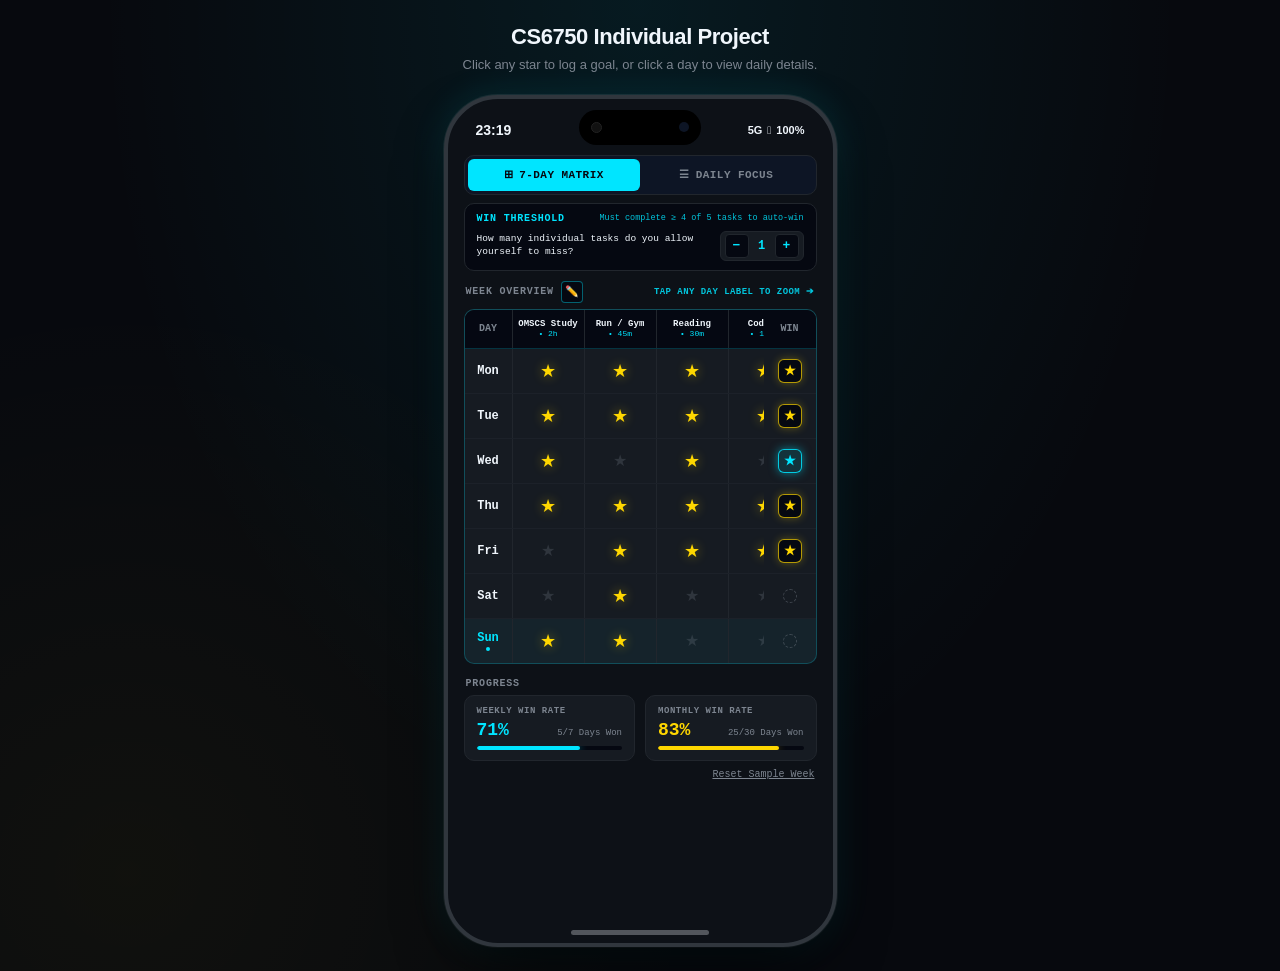
==== commit 4fd71790: "chore: update title and banner to CS6750 Individual Project" ====
--- a/demo.html
+++ b/demo.html
@@ -6,7 +6,7 @@
   <meta http-equiv="Cache-Control" content="no-cache, no-store, must-revalidate">
   <meta http-equiv="Pragma" content="no-cache">
   <meta http-equiv="Expires" content="0">
-  <title>The Win Board</title>
+  <title>CS6750 Individual Project</title>
   <style>
     /* ==========================================================================
        Midnight Research Design Tokens (Strict Congruency with MomentumTheme.swift)
@@ -1156,7 +1156,7 @@
 
   <!-- Desktop Presentation Banner -->
   <header class="desktop-header">
-    <h1 class="desktop-title">The Win Board</h1>
+    <h1 class="desktop-title">CS6750 Individual Project</h1>
     <p class="desktop-subtitle">
       Click any star to log a goal, or click a day to view daily details.
     </p>
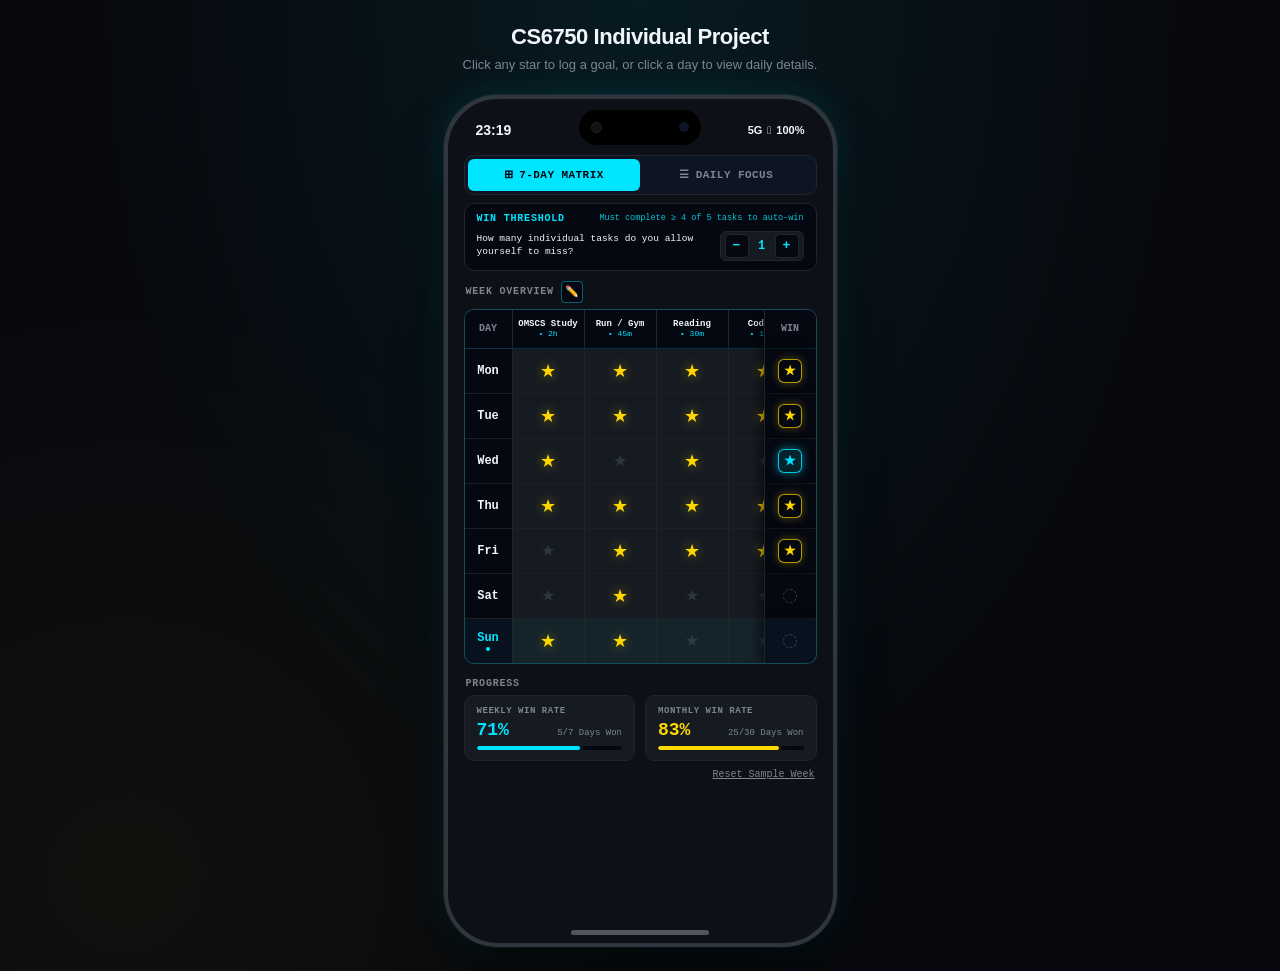
==== commit 4d75c452: "feat: unified horizontal scroll pane for 7-day matrix and remove zoom hint text" ====
--- a/demo.html
+++ b/demo.html
@@ -340,14 +340,6 @@
       box-shadow: 0 0 8px rgba(0, 229, 255, 0.35);
       transform: scale(1.08);
     }
-    .section-hint {
-      font-size: 9px;
-      font-weight: 700;
-      color: var(--cyan);
-      opacity: 0.85;
-      letter-spacing: 0.05em;
-    }
-
     .matrix-table-card {
       background: var(--bg-card);
       border-radius: var(--radius-md);
@@ -357,10 +349,52 @@
       flex-direction: column;
     }
 
+    .matrix-scroll-pane {
+      width: 100%;
+      overflow-x: auto;
+      overflow-y: hidden;
+      -webkit-overflow-scrolling: touch;
+      scrollbar-width: thin;
+      scrollbar-color: rgba(0, 229, 255, 0.45) transparent;
+      touch-action: pan-x pan-y;
+    }
+    .matrix-scroll-pane::-webkit-scrollbar {
+      height: 5px;
+    }
+    .matrix-scroll-pane::-webkit-scrollbar-track {
+      background: rgba(5, 8, 17, 0.85);
+    }
+    .matrix-scroll-pane::-webkit-scrollbar-thumb {
+      background: rgba(0, 229, 255, 0.45);
+      border-radius: 4px;
+    }
+
+    .matrix-table-inner {
+      display: flex;
+      flex-direction: column;
+      width: max-content;
+      min-width: 100%;
+    }
+
     .matrix-header-row {
       display: flex;
-      background: rgba(5, 8, 17, 0.95);
+      width: max-content;
+      min-width: 100%;
+      background: rgba(5, 8, 17, 0.98);
       border-bottom: 1px solid rgba(0, 229, 255, 0.2);
+    }
+    .sticky-col-left {
+      position: sticky;
+      left: 0;
+      z-index: 5;
+      background: #050811;
+    }
+    .sticky-col-right {
+      position: sticky;
+      right: 0;
+      z-index: 5;
+      background: #050811;
+      box-shadow: -4px 0 10px rgba(0, 0, 0, 0.6);
     }
     .matrix-day-th {
       width: 48px;
@@ -375,13 +409,10 @@
       border-right: 1px solid var(--border-subtle);
       height: 38px;
     }
-    .matrix-goals-scroll-th {
-      flex: 1;
-      display: flex;
-      overflow-x: auto;
-      scrollbar-width: none;
-    }
-    .matrix-goals-scroll-th::-webkit-scrollbar { display: none; }
+    .matrix-goals-header-group {
+      display: flex;
+      flex-shrink: 0;
+    }
     .matrix-goal-col-th {
       width: 72px;
       flex-shrink: 0;
@@ -420,11 +451,14 @@
       font-weight: 700;
       color: var(--text-dim);
       height: 38px;
+      border-left: 1px solid var(--border-subtle);
     }
 
     /* Day Rows */
     .matrix-row {
       display: flex;
+      width: max-content;
+      min-width: 100%;
       border-bottom: 1px solid rgba(33, 38, 45, 0.6);
       transition: background 0.15s ease;
     }
@@ -438,7 +472,6 @@
       width: 48px;
       flex-shrink: 0;
       height: 44px;
-      background: none;
       border: none;
       border-right: 1px solid var(--border-subtle);
       display: flex;
@@ -449,8 +482,8 @@
       gap: 2px;
       transition: all var(--transition-smooth);
     }
-    .matrix-day-btn:hover {
-      background: rgba(0, 229, 255, 0.08);
+    .matrix-row.is-today .matrix-day-btn {
+      background: #08111e;
     }
     .matrix-day-code {
       font-family: var(--font-mono);
@@ -468,13 +501,10 @@
       background: var(--cyan);
     }
 
-    .matrix-row-goals {
-      flex: 1;
-      display: flex;
-      overflow-x: auto;
-      scrollbar-width: none;
-    }
-    .matrix-row-goals::-webkit-scrollbar { display: none; }
+    .matrix-row-goals-group {
+      display: flex;
+      flex-shrink: 0;
+    }
     .matrix-star-cell {
       width: 72px;
       flex-shrink: 0;
@@ -508,8 +538,11 @@
       align-items: center;
       justify-content: center;
       cursor: pointer;
-      background: none;
       border: none;
+      border-left: 1px solid var(--border-subtle);
+    }
+    .matrix-row.is-today .matrix-win-cell {
+      background: #08111e;
     }
     .win-badge-pill {
       display: inline-flex;
@@ -1220,22 +1253,25 @@
               <span>✏️</span>
             </button>
           </div>
-          <span class="section-hint">TAP ANY DAY LABEL TO ZOOM ➔</span>
         </div>
 
         <div class="matrix-table-card">
-          <!-- Table Header -->
-          <div class="matrix-header-row">
-            <div class="matrix-day-th">DAY</div>
-            <div class="matrix-goals-scroll-th" id="matrix-goals-header">
-              <!-- Dynamically populated goal headers -->
+          <div class="matrix-scroll-pane">
+            <div class="matrix-table-inner">
+              <!-- Table Header -->
+              <div class="matrix-header-row">
+                <div class="matrix-day-th sticky-col-left">DAY</div>
+                <div class="matrix-goals-header-group" id="matrix-goals-header">
+                  <!-- Dynamically populated goal headers -->
+                </div>
+                <div class="matrix-win-th sticky-col-right">WIN</div>
+              </div>
+
+              <!-- 7 Day Rows (Mon .. Sun) -->
+              <div id="matrix-rows-container">
+                <!-- Dynamically populated day rows -->
+              </div>
             </div>
-            <div class="matrix-win-th">WIN</div>
-          </div>
-
-          <!-- 7 Day Rows (Mon .. Sun) -->
-          <div id="matrix-rows-container">
-            <!-- Dynamically populated day rows -->
           </div>
         </div>
       </section>
@@ -1837,14 +1873,14 @@
 
         return `
           <div class="matrix-row ${isToday ? 'is-today' : ''}">
-            <button class="matrix-day-btn ${isToday ? 'today' : ''}" onclick="zoomToDay(${d})" title="Zoom into ${day}">
+            <button class="matrix-day-btn sticky-col-left ${isToday ? 'today' : ''}" onclick="zoomToDay(${d})" title="Zoom into ${day}">
               <span class="matrix-day-code">${day}</span>
               ${isToday ? '<div class="matrix-day-dot"></div>' : ''}
             </button>
-            <div class="matrix-row-goals">
+            <div class="matrix-row-goals-group">
               ${starsHtml}
             </div>
-            <button class="matrix-win-cell" onclick="handleWinCellClick(${d})" title="Click to manage win status for ${day}">
+            <button class="matrix-win-cell sticky-col-right" onclick="handleWinCellClick(${d})" title="Click to manage win status for ${day}">
               ${winHtml}
             </button>
           </div>
